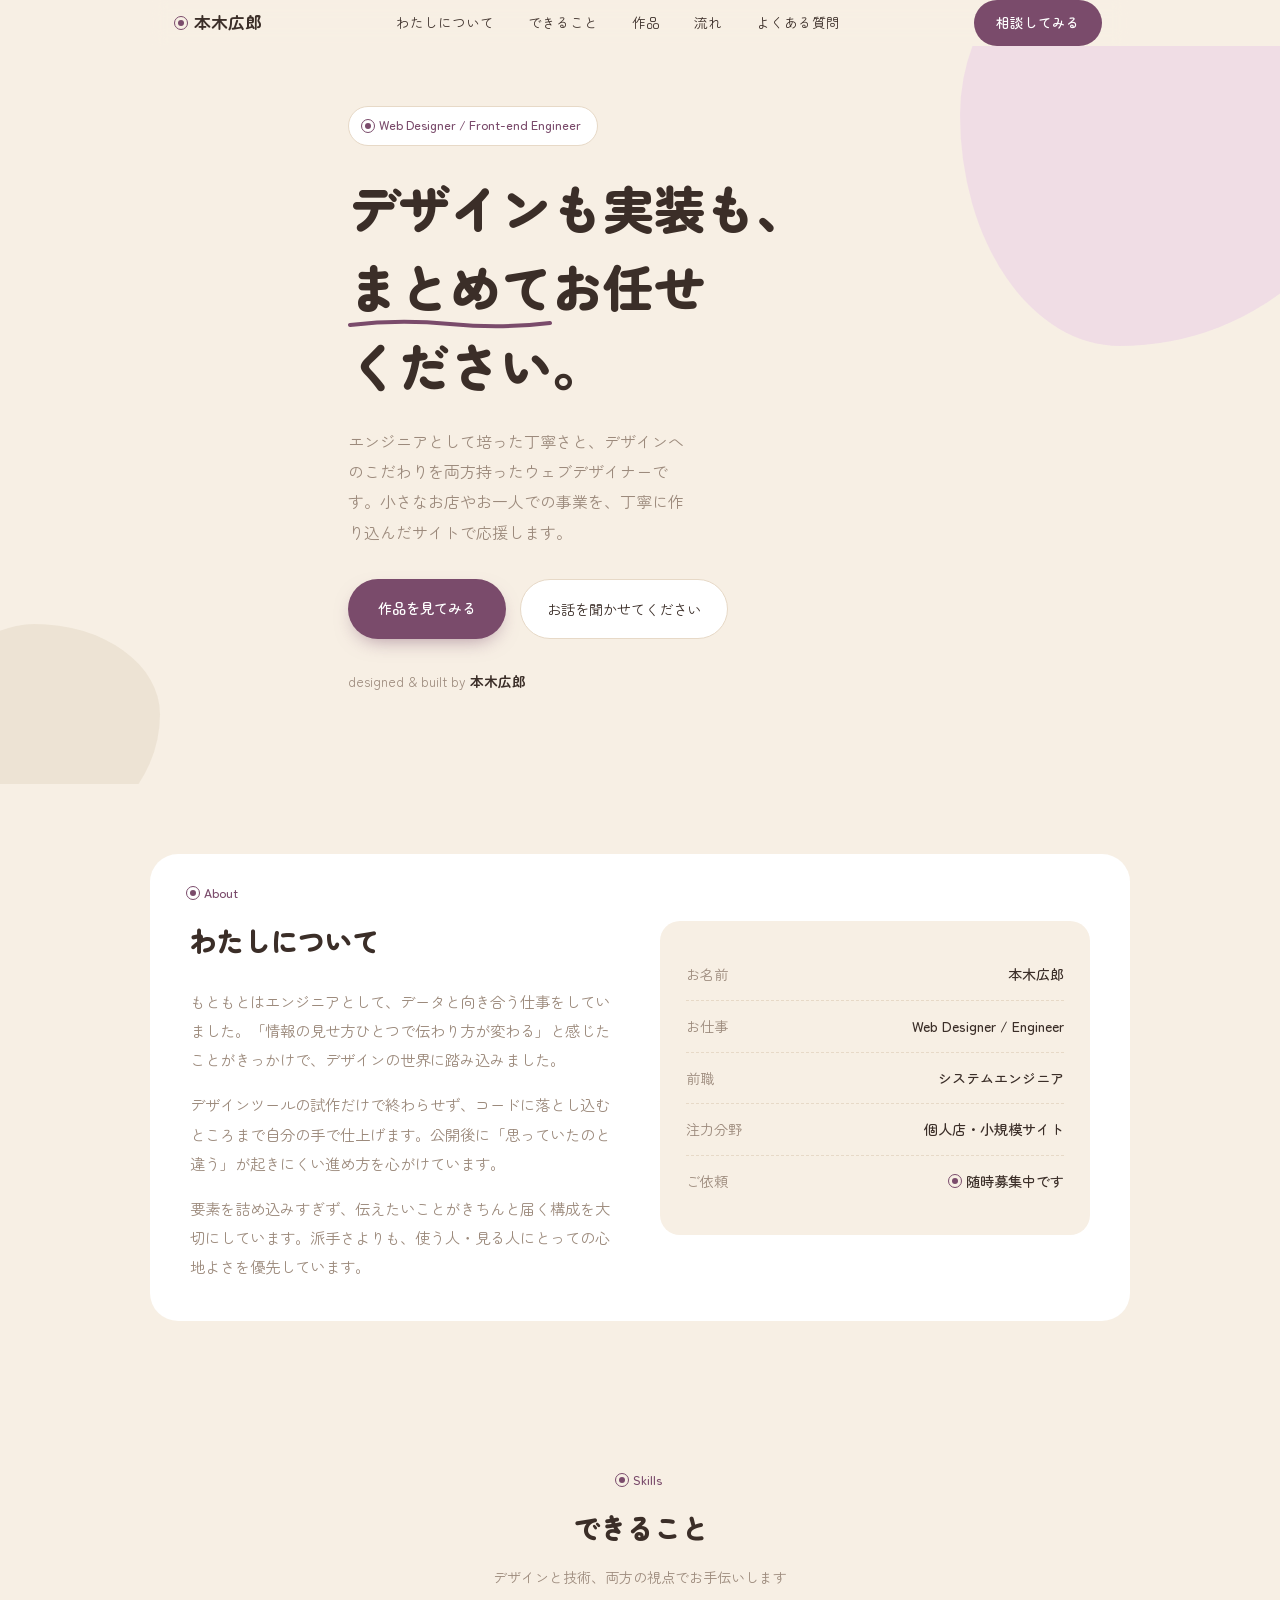
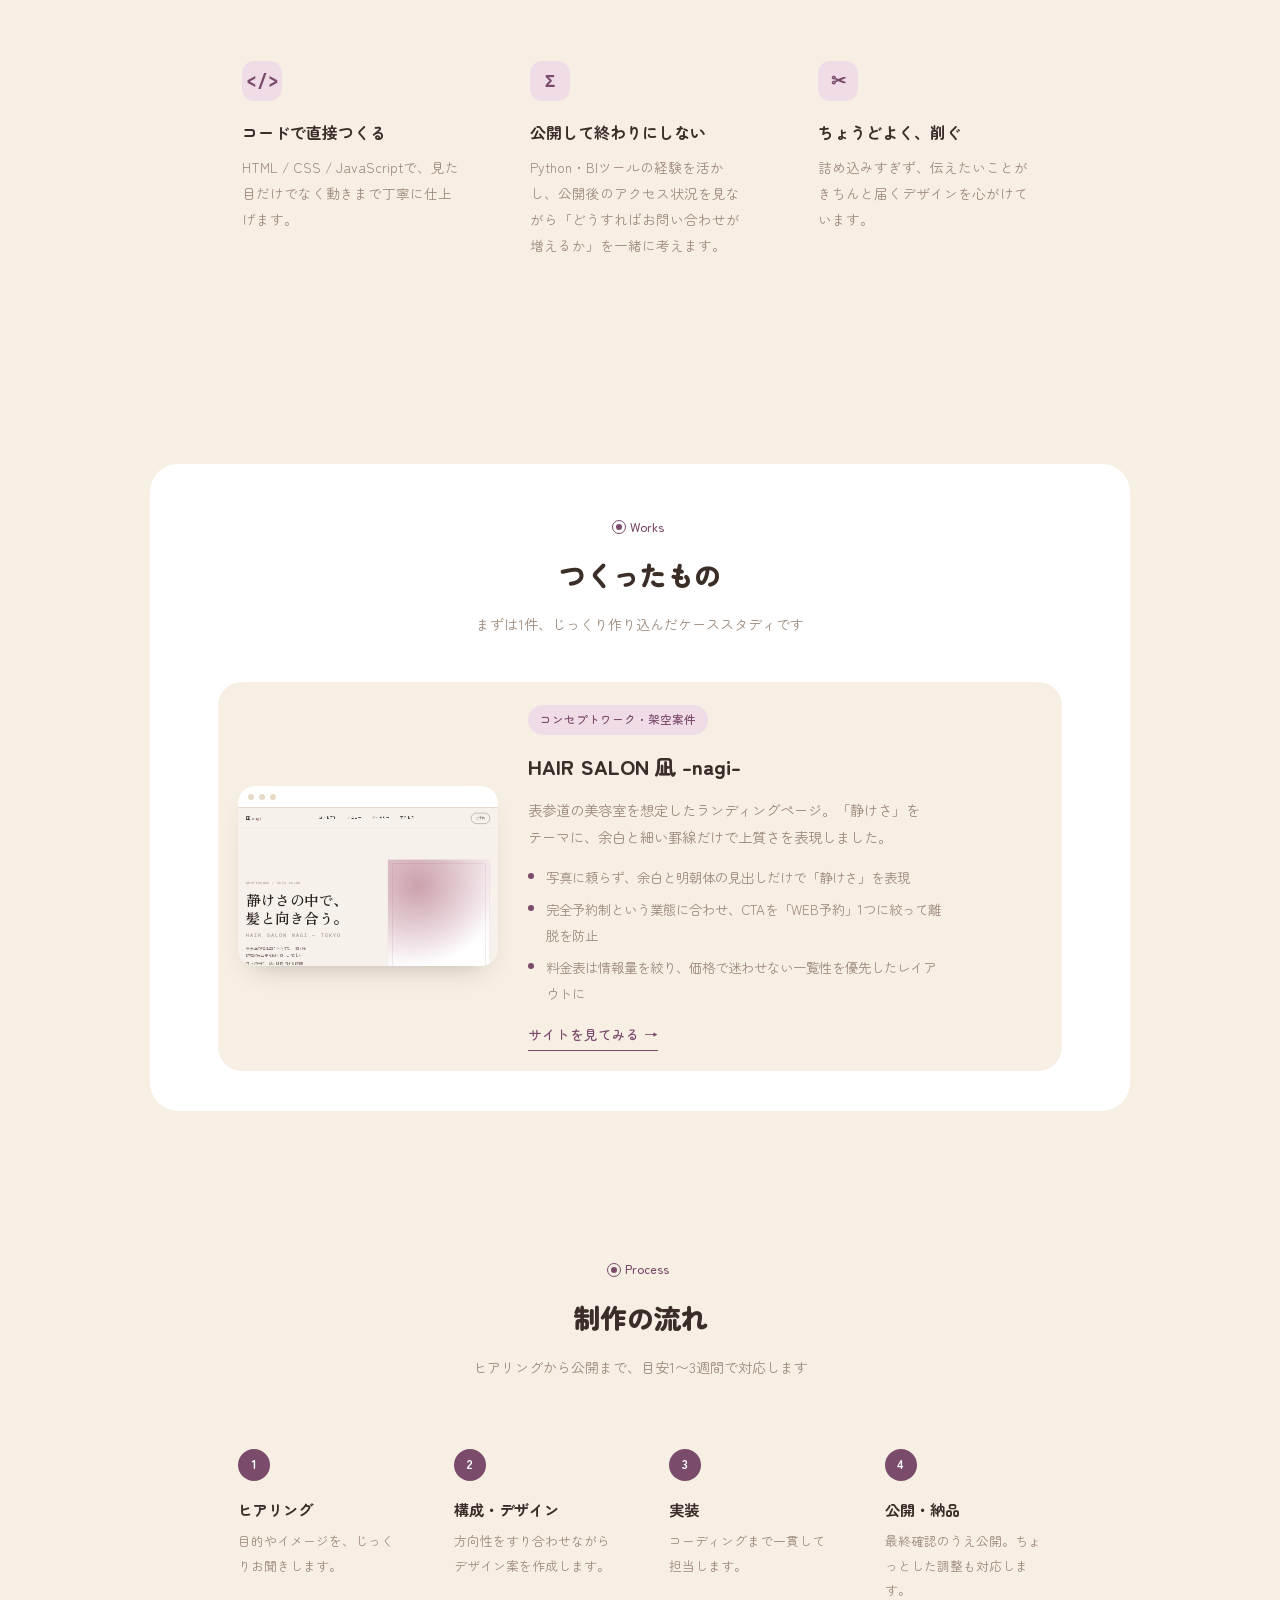
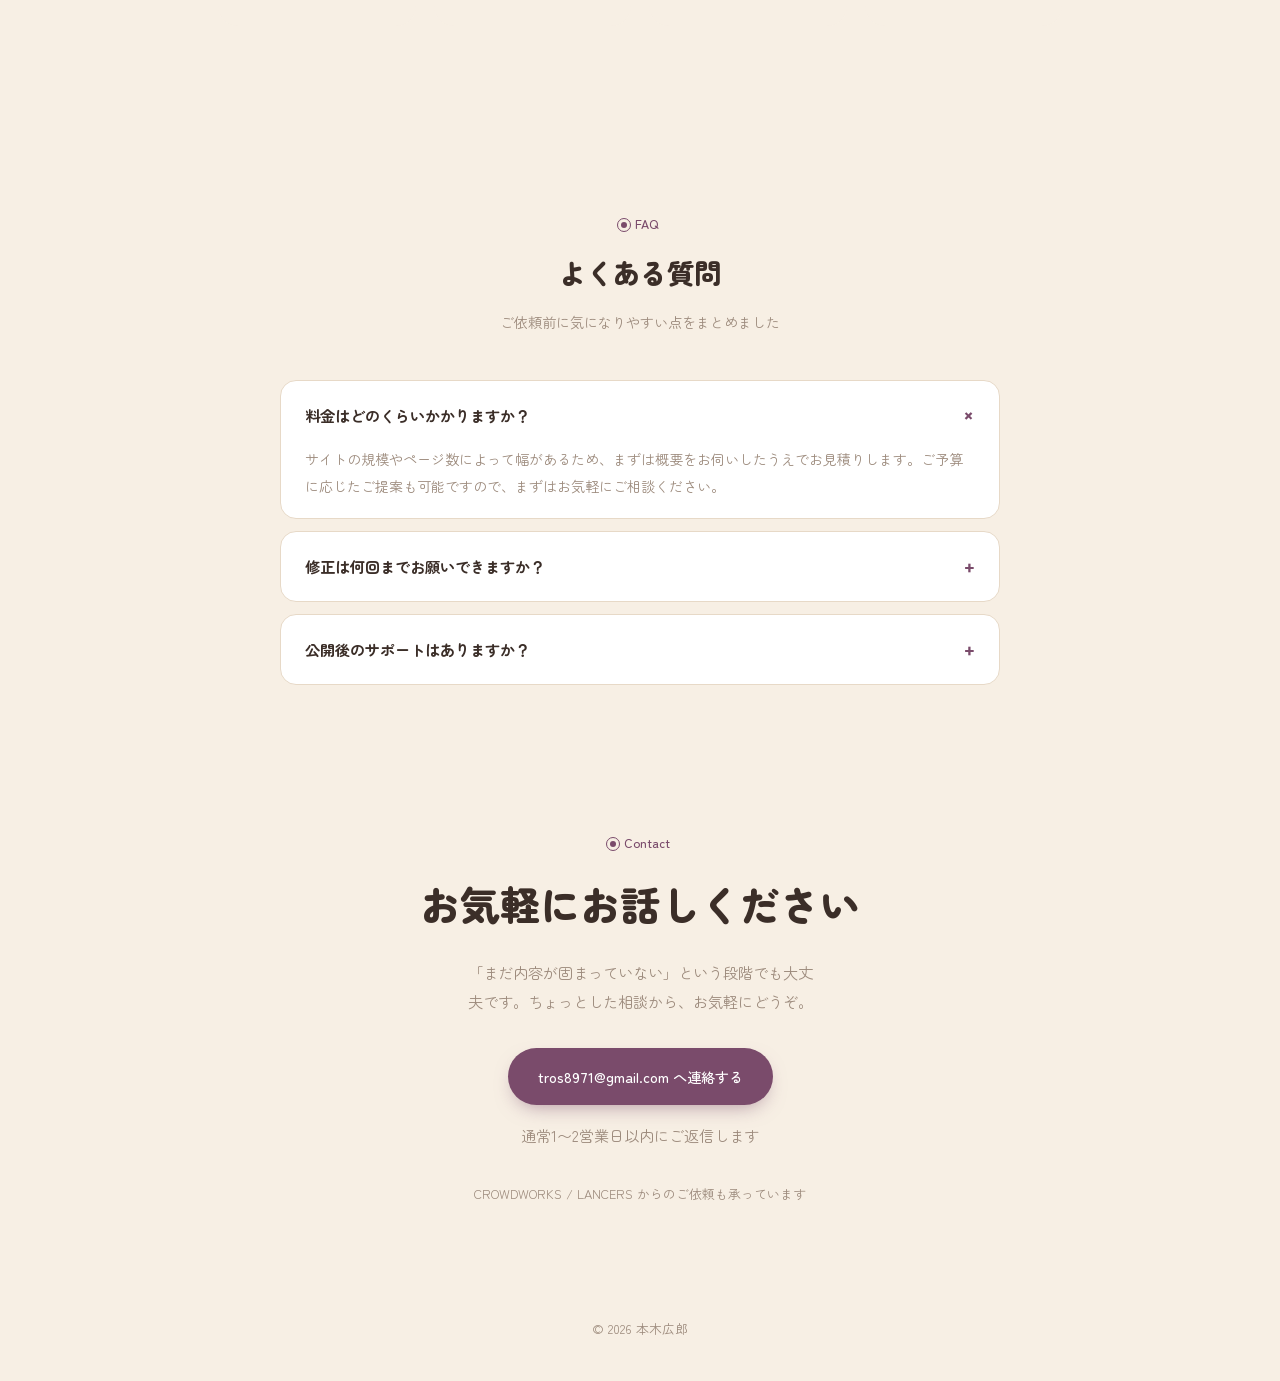
==== index.html @ 6dcd73fb "Initial portfolio site: hero, about, skills, works, process, FAQ, contact Includes HAIR SALON 凪 case" ====
<!DOCTYPE html>
<html lang="ja">
<head>
<meta charset="UTF-8">
<meta name="viewport" content="width=device-width, initial-scale=1.0">
<title>本木広郎 | ウェブサイトのご相談承ります</title>
<meta name="description" content="デザインから実装まで手がけるウェブデザイナーのポートフォリオサイト。コーポレートサイト・LP制作を承ります。">
<link rel="preconnect" href="https://fonts.googleapis.com">
<link rel="preconnect" href="https://fonts.gstatic.com" crossorigin>
<link href="https://fonts.googleapis.com/css2?family=Zen+Maru+Gothic:wght@400;500;700;900&family=IBM+Plex+Mono:wght@400;500&display=swap" rel="stylesheet">
<style>
  :root {
    --bg: #F7EFE4;
    --surface: #FFFFFF;
    --ink: #3B2E28;
    --ink-muted: #9C8A7C;
    --line: #E7D9C7;
    --accent: #7A4B6B;
    --accent-soft: #F0DCE6;
  }
  * { box-sizing: border-box; margin: 0; padding: 0; }
  html { scroll-behavior: smooth; }
  @media (prefers-reduced-motion: reduce) { html { scroll-behavior: auto; } }
  body {
    background: var(--bg); color: var(--ink);
    font-family: "Zen Maru Gothic", sans-serif; font-weight: 400;
    line-height: 1.9; -webkit-font-smoothing: antialiased;
    overflow-x: hidden;
  }
  a { color: inherit; text-decoration: none; }
  ::selection { background: var(--accent); color: #fff; }
  :focus-visible { outline: 2px solid var(--accent); outline-offset: 3px; }
  .mono { font-family: "IBM Plex Mono", monospace; }
  .wrap { max-width: 980px; margin: 0 auto; padding: 0 28px; }

  /* live status dot */
  .live-dot { width: 6px; height: 6px; border-radius: 50%; background: var(--accent); position: relative; flex-shrink: 0; }
  .live-dot::after {
    content: ""; position: absolute; inset: -4px; border-radius: 50%; border: 1px solid var(--accent);
    animation: pulse 2.2s ease-out infinite;
  }
  @media (prefers-reduced-motion: reduce) { .live-dot::after { animation: none; } }
  @keyframes pulse { 0% { transform: scale(0.6); opacity: 0.9; } 100% { transform: scale(1.9); opacity: 0; } }

  /* scroll reveal */
  .reveal { opacity: 0; transform: translateY(22px); transition: opacity 0.7s ease, transform 0.7s ease; }
  .reveal.in-view { opacity: 1; transform: translateY(0); }
  @media (prefers-reduced-motion: reduce) { .reveal { opacity: 1; transform: none; transition: none; } }
  .skills-row .reveal:nth-child(2), .process-row .reveal:nth-child(2) { transition-delay: 0.08s; }
  .skills-row .reveal:nth-child(3), .process-row .reveal:nth-child(3) { transition-delay: 0.16s; }
  .process-row .reveal:nth-child(4) { transition-delay: 0.24s; }

  header { padding: 26px 0; position: sticky; top: 0; z-index: 30; background: color-mix(in srgb, var(--bg) 88%, transparent); backdrop-filter: blur(8px); }
  .head-row { display: flex; justify-content: space-between; align-items: center; }
  .brand { display: flex; align-items: center; gap: 10px; font-weight: 700; font-size: 1.05rem; }
  .head-nav { display: flex; gap: 26px; font-size: 0.85rem; }
  .head-nav a { padding: 8px 4px; position: relative; }
  .head-nav a::after { content: ""; position: absolute; left: 4px; right: 4px; bottom: 2px; height: 2px; background: var(--accent); border-radius: 2px; transform: scaleX(0); transition: transform 0.25s ease; }
  .head-nav a:hover::after { transform: scaleX(1); }
  .nav-cta { background: var(--accent); color: #fff; padding: 10px 22px; border-radius: 999px; font-size: 0.85rem; font-weight: 500; display: inline-block; transition: transform 0.2s ease, box-shadow 0.2s ease; }
  .nav-cta:hover { transform: translateY(-2px); box-shadow: 0 10px 18px -8px color-mix(in srgb, var(--accent) 55%, transparent); }

  .hero { position: relative; padding: 60px 0 90px; overflow: hidden; }
  .blob { position: absolute; z-index: 0; border-radius: 43% 57% 62% 38% / 45% 41% 59% 55%; opacity: 0.9; animation: float 10s ease-in-out infinite; }
  .blob1 { width: 420px; height: 420px; background: var(--accent-soft); top: -120px; right: -100px; animation-duration: 12s; }
  .blob2 { width: 220px; height: 220px; background: #EDE3D3; bottom: -60px; left: -60px; animation-duration: 9s; animation-delay: -3s; }
  @keyframes float { 0%, 100% { transform: translate(0, 0) scale(1); } 50% { transform: translate(-14px, 18px) scale(1.05); } }
  @media (prefers-reduced-motion: reduce) { .blob { animation: none; } }
  .hero-inner { position: relative; z-index: 1; max-width: 640px; }
  .hero-eyebrow { display: inline-flex; align-items: center; gap: 8px; background: var(--surface); border: 1px solid var(--line); padding: 7px 16px; border-radius: 999px; font-size: 0.78rem; color: var(--accent); font-weight: 500; }
  .hero-title { font-size: clamp(2.1rem, 5.2vw, 3.2rem); font-weight: 900; line-height: 1.55; margin: 22px 0 20px; text-wrap: balance; }
  .hero-title .underline { position: relative; white-space: nowrap; }
  .hero-title .underline svg { position: absolute; left: 0; right: 0; bottom: -6px; width: 100%; height: 12px; }
  .hero-title .underline path { stroke-dasharray: 210; stroke-dashoffset: 210; animation: draw 1s 0.5s ease forwards; }
  @media (prefers-reduced-motion: reduce) { .hero-title .underline path { animation: none; stroke-dashoffset: 0; } }
  @keyframes draw { to { stroke-dashoffset: 0; } }
  .hero-copy { font-size: 1rem; color: var(--ink-muted); max-width: 42ch; }
  .hero-cta { display: flex; gap: 14px; margin-top: 32px; flex-wrap: wrap; }
  .btn-primary { background: var(--accent); color: #fff; padding: 15px 30px; border-radius: 999px; font-size: 0.9rem; font-weight: 500; box-shadow: 0 8px 20px -8px color-mix(in srgb, var(--accent) 60%, transparent); display: inline-block; transition: transform 0.2s ease, box-shadow 0.2s ease; }
  .btn-primary:hover { transform: translateY(-2px); box-shadow: 0 12px 24px -8px color-mix(in srgb, var(--accent) 65%, transparent); }
  .btn-primary:active { transform: translateY(0); }
  .btn-secondary { background: var(--surface); border: 1px solid var(--line); padding: 15px 26px; border-radius: 999px; font-size: 0.9rem; display: inline-block; transition: border-color 0.2s ease, transform 0.2s ease; }
  .btn-secondary:hover { border-color: var(--accent); transform: translateY(-2px); }
  .signature { margin-top: 30px; font-size: 0.85rem; color: var(--ink-muted); }
  .signature b { color: var(--ink); font-weight: 700; }

  section { padding: 70px 0; }
  .card-section { background: var(--surface); border-radius: 28px; }
  .sec-head { text-align: center; margin-bottom: 44px; }
  .sec-eyebrow { display: inline-flex; align-items: center; gap: 8px; font-size: 0.78rem; color: var(--accent); font-weight: 500; }
  .sec-title { font-size: 1.7rem; font-weight: 900; margin-top: 10px; }
  .sec-note { font-size: 0.88rem; color: var(--ink-muted); margin-top: 10px; }

  .about-grid { display: grid; grid-template-columns: 1fr 1fr; gap: 40px; align-items: center; padding: 20px 40px 40px; }
  .about-text p { font-size: 0.96rem; color: var(--ink-muted); }
  .about-text p + p { margin-top: 16px; }
  .profile-card { background: var(--bg); border-radius: 20px; padding: 28px 26px; transition: transform 0.3s ease; }
  .profile-card:hover { transform: translateY(-3px); }
  .profile-row { display: flex; justify-content: space-between; gap: 12px; padding: 12px 0; border-bottom: 1px dashed var(--line); font-size: 0.88rem; }
  .profile-row:last-child { border-bottom: none; }
  .profile-row span:first-child { color: var(--ink-muted); }
  .profile-row span:last-child { font-weight: 500; text-align: right; }
  .profile-row .live { display: inline-flex; align-items: center; gap: 8px; }

  .skills-row { display: grid; grid-template-columns: repeat(3, 1fr); gap: 20px; padding: 0 40px 40px; }
  .skill-card { background: var(--bg); border-radius: 20px; padding: 26px 24px; transition: transform 0.3s ease, box-shadow 0.3s ease; }
  .skill-card:hover { transform: translateY(-6px); box-shadow: 0 16px 30px -14px rgba(59, 46, 40, 0.25); }
  .skill-emoji { width: 40px; height: 40px; border-radius: 12px; background: var(--accent-soft); display: flex; align-items: center; justify-content: center; font-size: 1.1rem; color: var(--accent); font-weight: 700; transition: transform 0.3s ease; }
  .skill-card:hover .skill-emoji { transform: rotate(-8deg) scale(1.08); }
  .skill-card h3 { font-size: 1rem; font-weight: 700; margin: 16px 0 8px; }
  .skill-card p { font-size: 0.85rem; color: var(--ink-muted); }

  .work-wrap { padding: 0 40px 40px; }
  .work-card { background: var(--bg); border-radius: 24px; padding: 20px; display: flex; gap: 30px; flex-wrap: wrap; align-items: center; }
  .work-visual { width: 260px; height: 180px; flex-shrink: 0; border-radius: 18px; overflow: hidden; position: relative; background: var(--surface); box-shadow: 0 14px 28px -16px rgba(59, 46, 40, 0.35); transition: transform 0.35s ease; }
  .work-card:hover .work-visual { transform: scale(1.03) rotate(-0.6deg); }
  .work-visual .chrome { position: absolute; top: 0; left: 0; right: 0; height: 22px; background: var(--surface); display: flex; align-items: center; gap: 5px; padding: 0 10px; z-index: 2; border-bottom: 1px solid var(--line); }
  .work-visual .chrome span { width: 6px; height: 6px; border-radius: 50%; background: var(--line); }
  .work-visual iframe { position: absolute; top: 22px; left: 0; width: 400%; height: 400%; border: none; transform: scale(0.25); transform-origin: top left; }
  .work-info { flex: 1; min-width: 240px; }
  .work-tag { display: inline-block; font-size: 0.72rem; background: var(--accent-soft); color: var(--accent); padding: 4px 12px; border-radius: 999px; font-weight: 500; margin-bottom: 12px; }
  .work-info h3 { font-size: 1.3rem; font-weight: 900; margin-bottom: 10px; }
  .work-info p { font-size: 0.9rem; color: var(--ink-muted); max-width: 50ch; }
  .work-points { margin-top: 14px; display: flex; flex-direction: column; gap: 7px; max-width: 52ch; }
  .work-points li { list-style: none; position: relative; padding-left: 18px; font-size: 0.84rem; color: var(--ink-muted); }
  .work-points li::before { content: ""; position: absolute; left: 0; top: 8px; width: 6px; height: 6px; border-radius: 50%; background: var(--accent); }
  .work-open { display: inline-block; margin-top: 16px; font-size: 0.85rem; color: var(--accent); font-weight: 500; border-bottom: 1.5px solid var(--accent); padding-bottom: 2px; }

  .faq-list { max-width: 720px; margin: 0 auto; display: flex; flex-direction: column; gap: 12px; }
  .faq-item { background: var(--surface); border: 1px solid var(--line); border-radius: 16px; padding: 18px 24px; }
  .faq-item summary { cursor: pointer; font-weight: 700; font-size: 0.95rem; list-style: none; display: flex; justify-content: space-between; align-items: center; gap: 12px; }
  .faq-item summary::-webkit-details-marker { display: none; }
  .faq-item summary::after { content: "+"; font-family: "IBM Plex Mono", monospace; font-size: 1.1rem; color: var(--accent); flex-shrink: 0; transition: transform 0.25s ease; }
  .faq-item[open] summary::after { transform: rotate(45deg); }
  .faq-item p { margin-top: 14px; font-size: 0.88rem; color: var(--ink-muted); }

  .response-time { margin-top: 16px; font-size: 0.8rem; color: var(--ink-muted); }

  .process-row { display: grid; grid-template-columns: repeat(4, 1fr); gap: 18px; padding: 0 40px 40px; }
  .process-item { background: var(--bg); border-radius: 20px; padding: 24px 20px; transition: transform 0.3s ease; }
  .process-item:hover { transform: translateY(-6px); }
  .process-num { width: 32px; height: 32px; border-radius: 50%; background: var(--accent); color: #fff; display: flex; align-items: center; justify-content: center; font-size: 0.78rem; font-weight: 700; }
  .process-item h3 { font-size: 0.95rem; font-weight: 700; margin: 14px 0 6px; }
  .process-item p { font-size: 0.8rem; color: var(--ink-muted); }

  .contact-section { text-align: center; }
  .contact-section .sec-title { font-size: clamp(1.8rem, 4vw, 2.5rem); }
  .contact-section p { font-size: 0.95rem; color: var(--ink-muted); max-width: 44ch; margin: 16px auto 32px; }
  .platforms { margin-top: 30px; font-size: 0.8rem; color: var(--ink-muted); }

  footer { padding: 40px 0; text-align: center; font-size: 0.8rem; color: var(--ink-muted); }

  @media (max-width: 780px) {
    .head-nav { display: none; }
    .about-grid, .skills-row, .process-row { grid-template-columns: 1fr; }
    .work-card { flex-direction: column; align-items: stretch; }
    .work-visual { width: 100%; }
  }
</style>
</head>
<body>

<header class="wrap">
  <div class="head-row">
    <div class="brand"><span class="live-dot"></span>本木広郎</div>
    <nav class="head-nav">
      <a href="#about">わたしについて</a>
      <a href="#skills">できること</a>
      <a href="#works">作品</a>
      <a href="#process">流れ</a>
      <a href="#faq">よくある質問</a>
    </nav>
    <a class="nav-cta" href="#contact">相談してみる</a>
  </div>
</header>

<section class="hero">
  <div class="blob blob1"></div>
  <div class="blob blob2"></div>
  <div class="wrap hero-inner">
    <span class="hero-eyebrow"><span class="live-dot"></span>Web Designer / Front-end Engineer</span>
    <h1 class="hero-title">デザインも実装も、<br><span class="underline">まとめて<svg viewBox="0 0 200 12" preserveAspectRatio="none"><path d="M2 8 Q 50 2, 100 7 T 198 6" fill="none" stroke="#7A4B6B" stroke-width="4" stroke-linecap="round"/></svg></span>お任せ<br>ください。</h1>
    <p class="hero-copy">エンジニアとして培った丁寧さと、デザインへのこだわりを両方持ったウェブデザイナーです。小さなお店やお一人での事業を、丁寧に作り込んだサイトで応援します。</p>
    <div class="hero-cta">
      <a class="btn-primary" href="#works">作品を見てみる</a>
      <a class="btn-secondary" href="#contact">お話を聞かせてください</a>
    </div>
    <p class="signature">designed &amp; built by <b>本木広郎</b></p>
  </div>
</section>

<section id="about">
  <div class="wrap card-section about-grid reveal">
    <div class="about-text">
      <span class="sec-eyebrow"><span class="live-dot"></span>About</span>
      <h2 class="sec-title" style="margin-top:10px;">わたしについて</h2>
      <p style="margin-top:20px;">もともとはエンジニアとして、データと向き合う仕事をしていました。「情報の見せ方ひとつで伝わり方が変わる」と感じたことがきっかけで、デザインの世界に踏み込みました。</p>
      <p>デザインツールの試作だけで終わらせず、コードに落とし込むところまで自分の手で仕上げます。公開後に「思っていたのと違う」が起きにくい進め方を心がけています。</p>
      <p>要素を詰め込みすぎず、伝えたいことがきちんと届く構成を大切にしています。派手さよりも、使う人・見る人にとっての心地よさを優先しています。</p>
    </div>
    <div class="profile-card">
      <div class="profile-row"><span>お名前</span><span>本木広郎</span></div>
      <div class="profile-row"><span>お仕事</span><span>Web Designer / Engineer</span></div>
      <div class="profile-row"><span>前職</span><span>システムエンジニア</span></div>
      <div class="profile-row"><span>注力分野</span><span>個人店・小規模サイト</span></div>
      <div class="profile-row"><span>ご依頼</span><span class="live"><span class="live-dot"></span>随時募集中です</span></div>
    </div>
  </div>
</section>

<section id="skills">
  <div class="wrap">
    <div class="sec-head reveal">
      <span class="sec-eyebrow"><span class="live-dot"></span>Skills</span>
      <h2 class="sec-title">できること</h2>
      <p class="sec-note">デザインと技術、両方の視点でお手伝いします</p>
    </div>
    <div class="skills-row">
      <div class="skill-card reveal">
        <div class="skill-emoji mono">&lt;/&gt;</div>
        <h3>コードで直接つくる</h3>
        <p>HTML / CSS / JavaScriptで、見た目だけでなく動きまで丁寧に仕上げます。</p>
      </div>
      <div class="skill-card reveal">
        <div class="skill-emoji mono">Σ</div>
        <h3>公開して終わりにしない</h3>
        <p>Python・BIツールの経験を活かし、公開後のアクセス状況を見ながら「どうすればお問い合わせが増えるか」を一緒に考えます。</p>
      </div>
      <div class="skill-card reveal">
        <div class="skill-emoji mono">✂</div>
        <h3>ちょうどよく、削ぐ</h3>
        <p>詰め込みすぎず、伝えたいことがきちんと届くデザインを心がけています。</p>
      </div>
    </div>
  </div>
</section>

<section id="works">
  <div class="wrap card-section reveal" style="padding-top:44px;">
    <div class="sec-head">
      <span class="sec-eyebrow"><span class="live-dot"></span>Works</span>
      <h2 class="sec-title">つくったもの</h2>
      <p class="sec-note">まずは1件、じっくり作り込んだケーススタディです</p>
    </div>
    <div class="work-wrap">
      <div class="work-card">
        <div class="work-visual">
          <div class="chrome"><span></span><span></span><span></span></div>
          <iframe src="works/salon/index.html" title="HAIR SALON 凪 プレビュー" loading="lazy" tabindex="-1"></iframe>
        </div>
        <div class="work-info">
          <span class="work-tag">コンセプトワーク・架空案件</span>
          <h3>HAIR SALON 凪 -nagi-</h3>
          <p>表参道の美容室を想定したランディングページ。「静けさ」をテーマに、余白と細い罫線だけで上質さを表現しました。</p>
          <ul class="work-points">
            <li>写真に頼らず、余白と明朝体の見出しだけで「静けさ」を表現</li>
            <li>完全予約制という業態に合わせ、CTAを「WEB予約」1つに絞って離脱を防止</li>
            <li>料金表は情報量を絞り、価格で迷わせない一覧性を優先したレイアウトに</li>
          </ul>
          <a class="work-open" href="works/salon/index.html" target="_blank" rel="noopener">サイトを見てみる →</a>
        </div>
      </div>
    </div>
  </div>
</section>

<section id="process">
  <div class="wrap">
    <div class="sec-head reveal">
      <span class="sec-eyebrow"><span class="live-dot"></span>Process</span>
      <h2 class="sec-title">制作の流れ</h2>
      <p class="sec-note">ヒアリングから公開まで、目安1〜3週間で対応します</p>
    </div>
    <div class="process-row">
      <div class="process-item reveal"><span class="process-num">1</span><h3>ヒアリング</h3><p>目的やイメージを、じっくりお聞きします。</p></div>
      <div class="process-item reveal"><span class="process-num">2</span><h3>構成・デザイン</h3><p>方向性をすり合わせながらデザイン案を作成します。</p></div>
      <div class="process-item reveal"><span class="process-num">3</span><h3>実装</h3><p>コーディングまで一貫して担当します。</p></div>
      <div class="process-item reveal"><span class="process-num">4</span><h3>公開・納品</h3><p>最終確認のうえ公開。ちょっとした調整も対応します。</p></div>
    </div>
  </div>
</section>

<section id="faq">
  <div class="wrap">
    <div class="sec-head reveal">
      <span class="sec-eyebrow"><span class="live-dot"></span>FAQ</span>
      <h2 class="sec-title">よくある質問</h2>
      <p class="sec-note">ご依頼前に気になりやすい点をまとめました</p>
    </div>
    <div class="faq-list reveal">
      <details class="faq-item" open>
        <summary>料金はどのくらいかかりますか？</summary>
        <p>サイトの規模やページ数によって幅があるため、まずは概要をお伺いしたうえでお見積りします。ご予算に応じたご提案も可能ですので、まずはお気軽にご相談ください。</p>
      </details>
      <details class="faq-item">
        <summary>修正は何回までお願いできますか？</summary>
        <p>回数の上限は設けていません。内容を確認しながら、都度ご相談のうえ対応します。</p>
      </details>
      <details class="faq-item">
        <summary>公開後のサポートはありますか？</summary>
        <p>対応できる範囲は内容や規模によって異なるため、個別にご相談ください。</p>
      </details>
    </div>
  </div>
</section>

<section id="contact" class="contact-section">
  <div class="wrap reveal">
    <span class="sec-eyebrow"><span class="live-dot"></span>Contact</span>
    <h2 class="sec-title" style="margin-top:10px;">お気軽にお話しください</h2>
    <p>「まだ内容が固まっていない」という段階でも大丈夫です。ちょっとした相談から、お気軽にどうぞ。</p>
    <a class="btn-primary" href="mailto:tros8971@gmail.com">tros8971@gmail.com へ連絡する</a>
    <p class="response-time">通常1〜2営業日以内にご返信します</p>
    <div class="platforms">CROWDWORKS / LANCERS からのご依頼も承っています</div>
  </div>
</section>

<footer>© 2026 本木広郎</footer>

<script>
  if (!window.matchMedia('(prefers-reduced-motion: reduce)').matches) {
    var observer = new IntersectionObserver(function (entries) {
      entries.forEach(function (entry) {
        if (entry.isIntersecting) {
          entry.target.classList.add('in-view');
          observer.unobserve(entry.target);
        }
      });
    }, { threshold: 0.15, rootMargin: '0px 0px -40px 0px' });
    document.querySelectorAll('.reveal').forEach(function (el) { observer.observe(el); });
  } else {
    document.querySelectorAll('.reveal').forEach(function (el) { el.classList.add('in-view'); });
  }
</script>

</body>
</html>
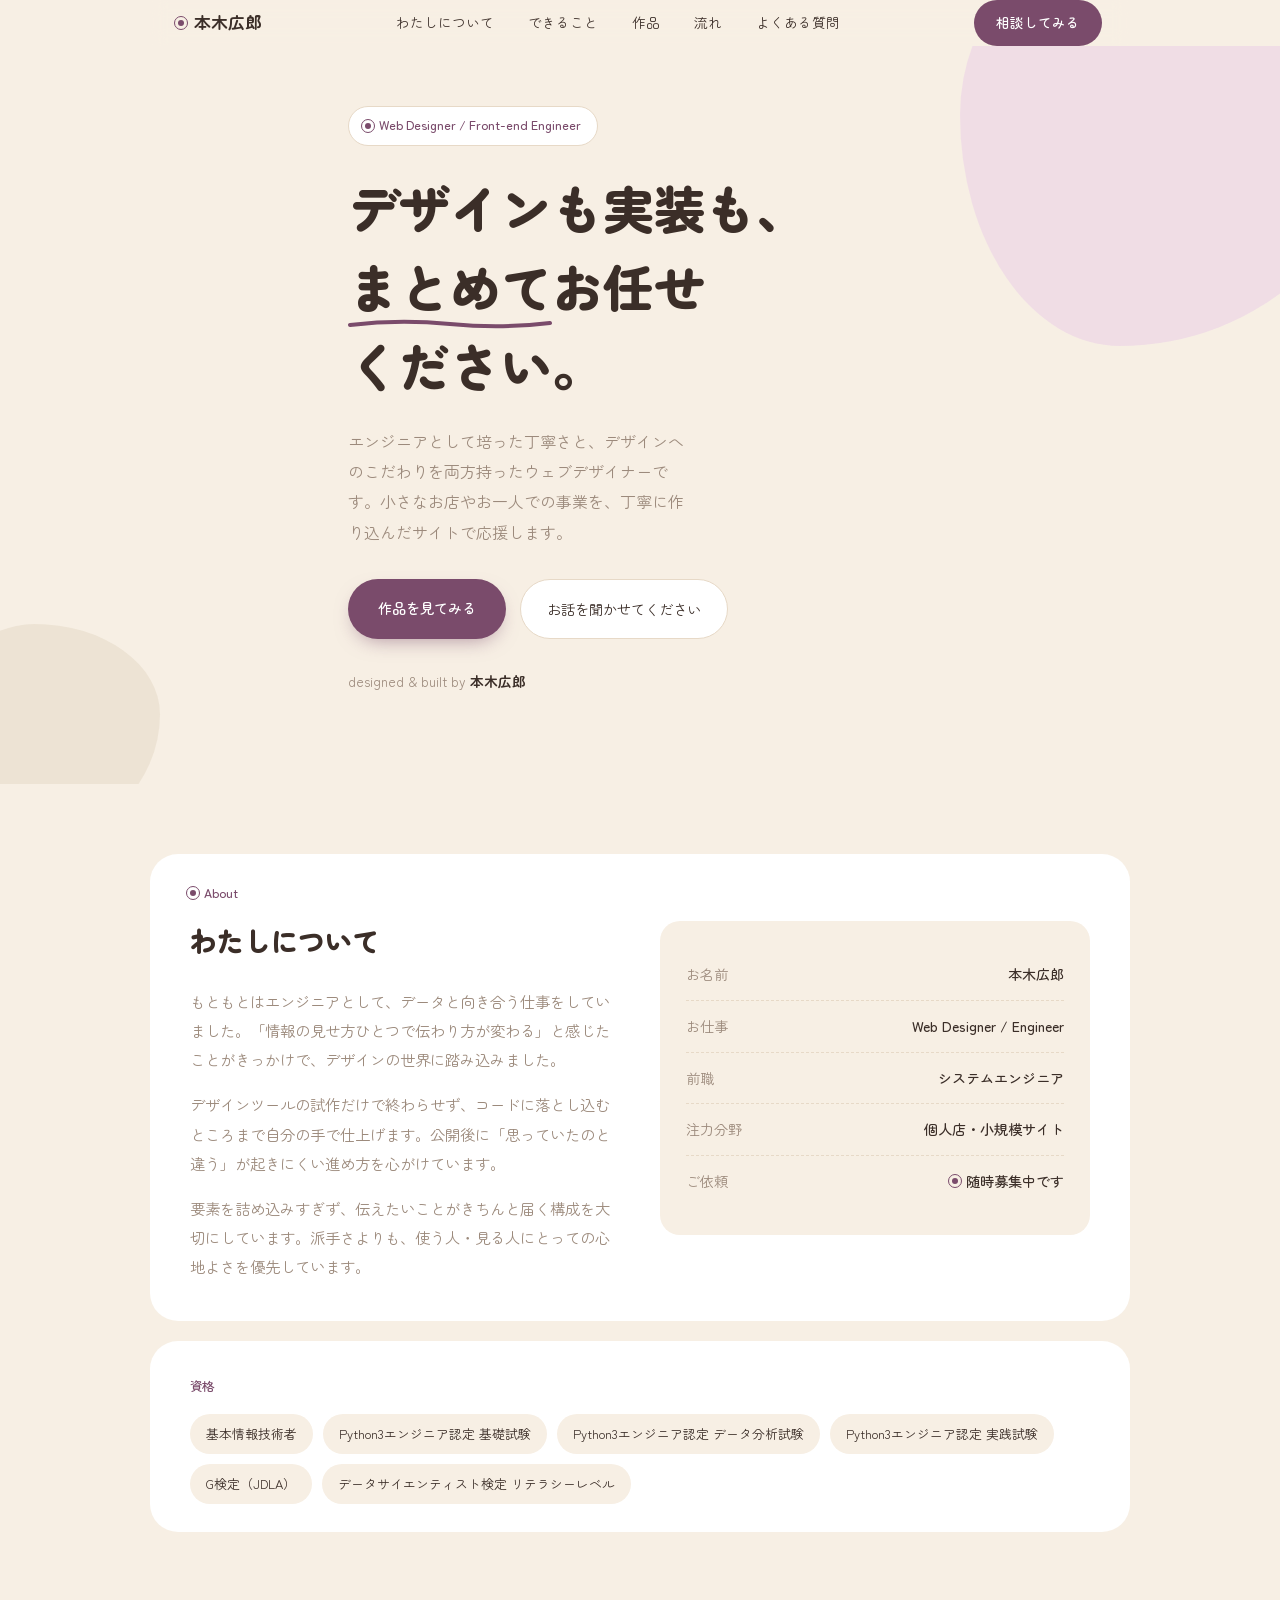
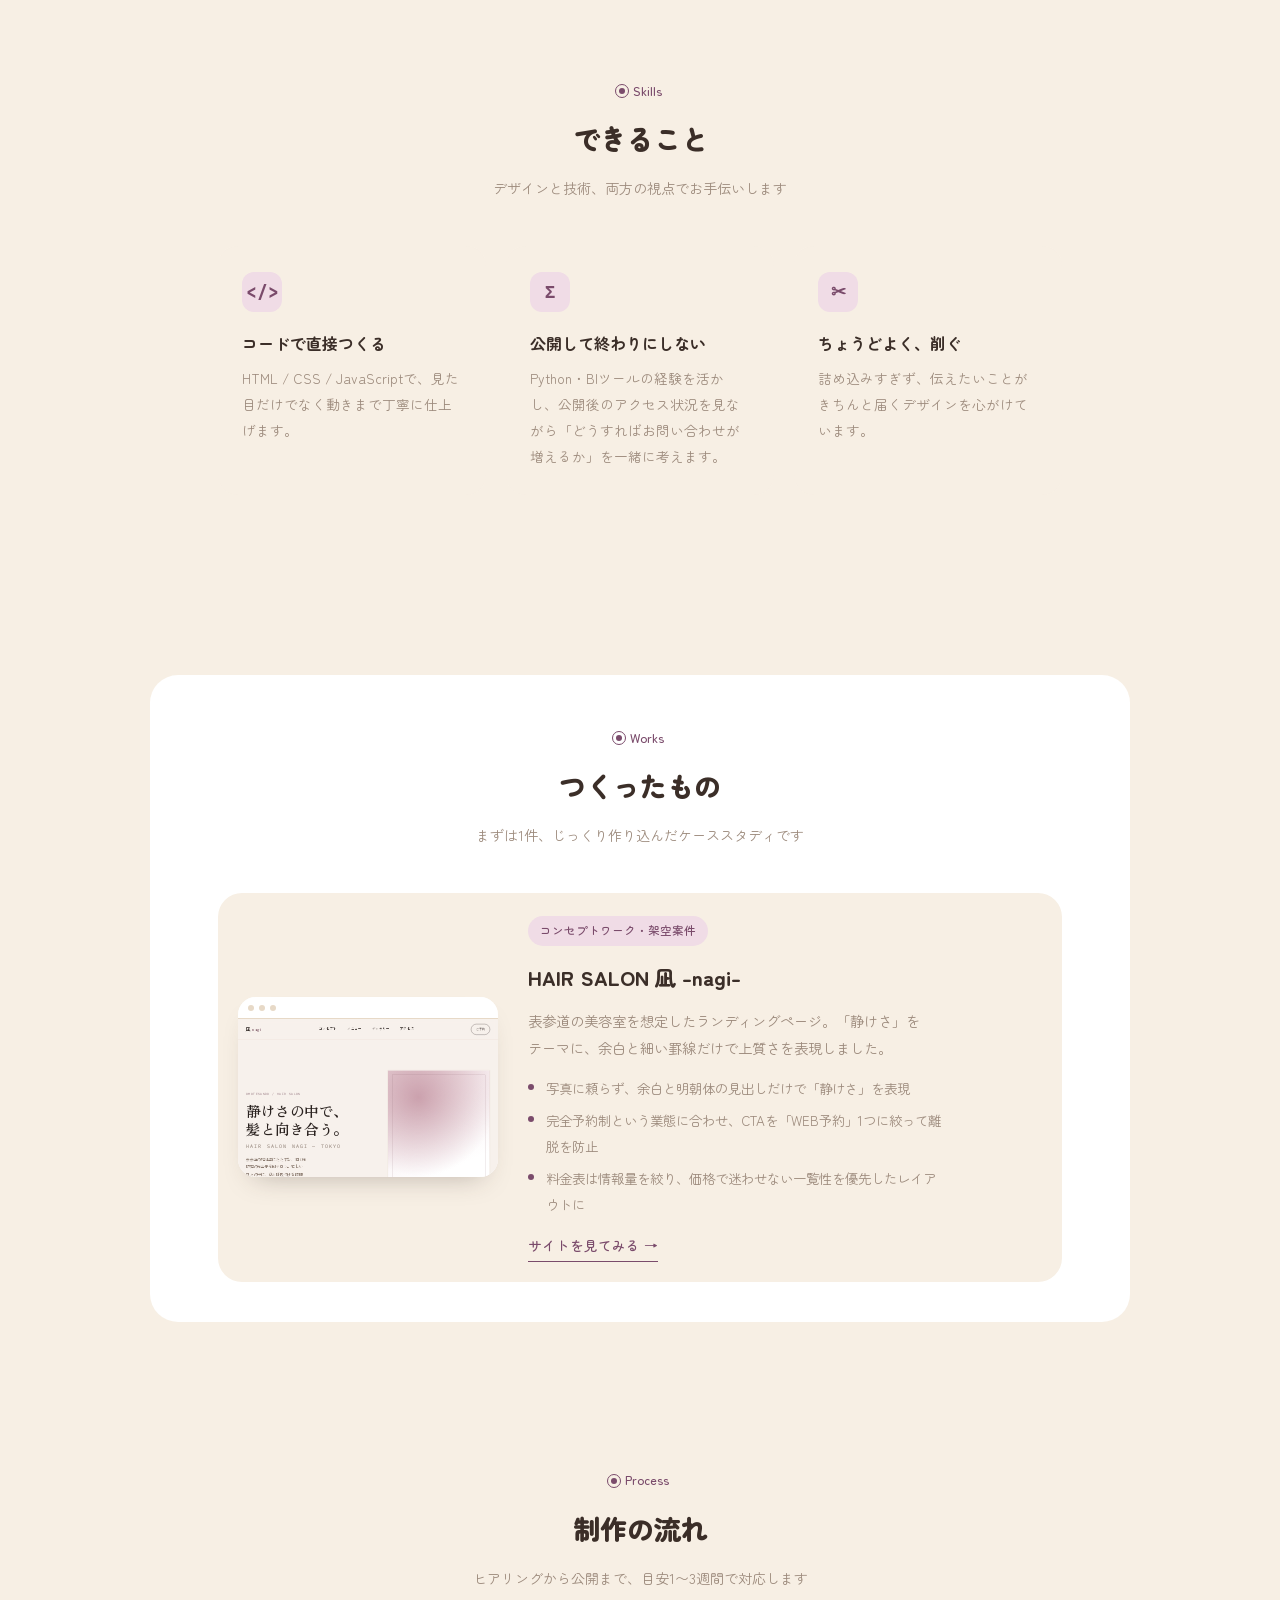
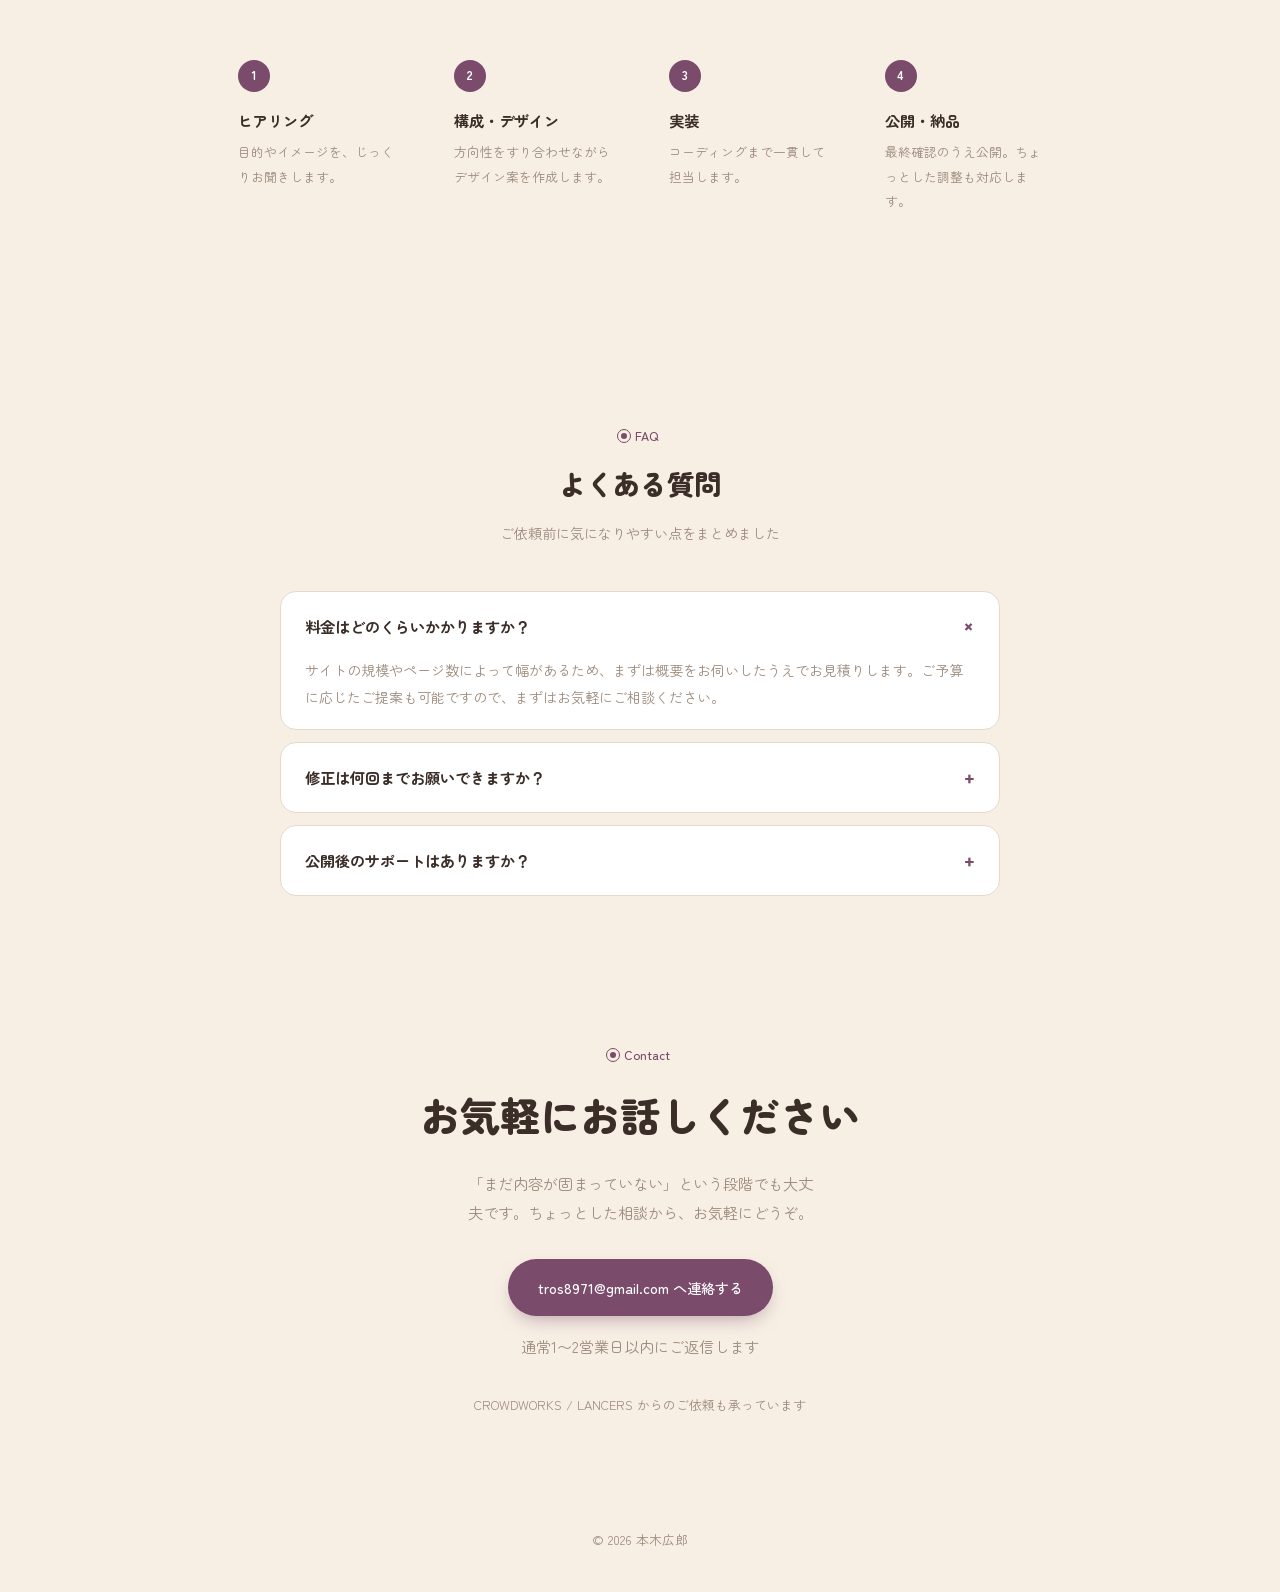
==== commit d6f6d87b: "Add qualifications section to About; reposition worker profile copy Certifications (基本情報技術者, Python3" ====
--- a/index.html
+++ b/index.html
@@ -102,6 +102,11 @@
   .profile-row span:last-child { font-weight: 500; text-align: right; }
   .profile-row .live { display: inline-flex; align-items: center; gap: 8px; }
 
+  .qualifications-wrap { padding: 28px 40px; }
+  .qual-label { font-size: 0.78rem; color: var(--accent); font-weight: 500; }
+  .qual-pills { margin-top: 14px; display: flex; flex-wrap: wrap; gap: 10px; }
+  .qual-pill { font-size: 0.8rem; background: var(--bg); color: var(--ink); padding: 8px 16px; border-radius: 999px; }
+
   .skills-row { display: grid; grid-template-columns: repeat(3, 1fr); gap: 20px; padding: 0 40px 40px; }
   .skill-card { background: var(--bg); border-radius: 20px; padding: 26px 24px; transition: transform 0.3s ease, box-shadow 0.3s ease; }
   .skill-card:hover { transform: translateY(-6px); box-shadow: 0 16px 30px -14px rgba(59, 46, 40, 0.25); }
@@ -204,6 +209,17 @@
       <div class="profile-row"><span>前職</span><span>システムエンジニア</span></div>
       <div class="profile-row"><span>注力分野</span><span>個人店・小規模サイト</span></div>
       <div class="profile-row"><span>ご依頼</span><span class="live"><span class="live-dot"></span>随時募集中です</span></div>
+    </div>
+  </div>
+  <div class="wrap card-section qualifications-wrap reveal" style="margin-top:20px;">
+    <span class="qual-label">資格</span>
+    <div class="qual-pills">
+      <span class="qual-pill">基本情報技術者</span>
+      <span class="qual-pill">Python3エンジニア認定 基礎試験</span>
+      <span class="qual-pill">Python3エンジニア認定 データ分析試験</span>
+      <span class="qual-pill">Python3エンジニア認定 実践試験</span>
+      <span class="qual-pill">G検定（JDLA）</span>
+      <span class="qual-pill">データサイエンティスト検定 リテラシーレベル</span>
     </div>
   </div>
 </section>
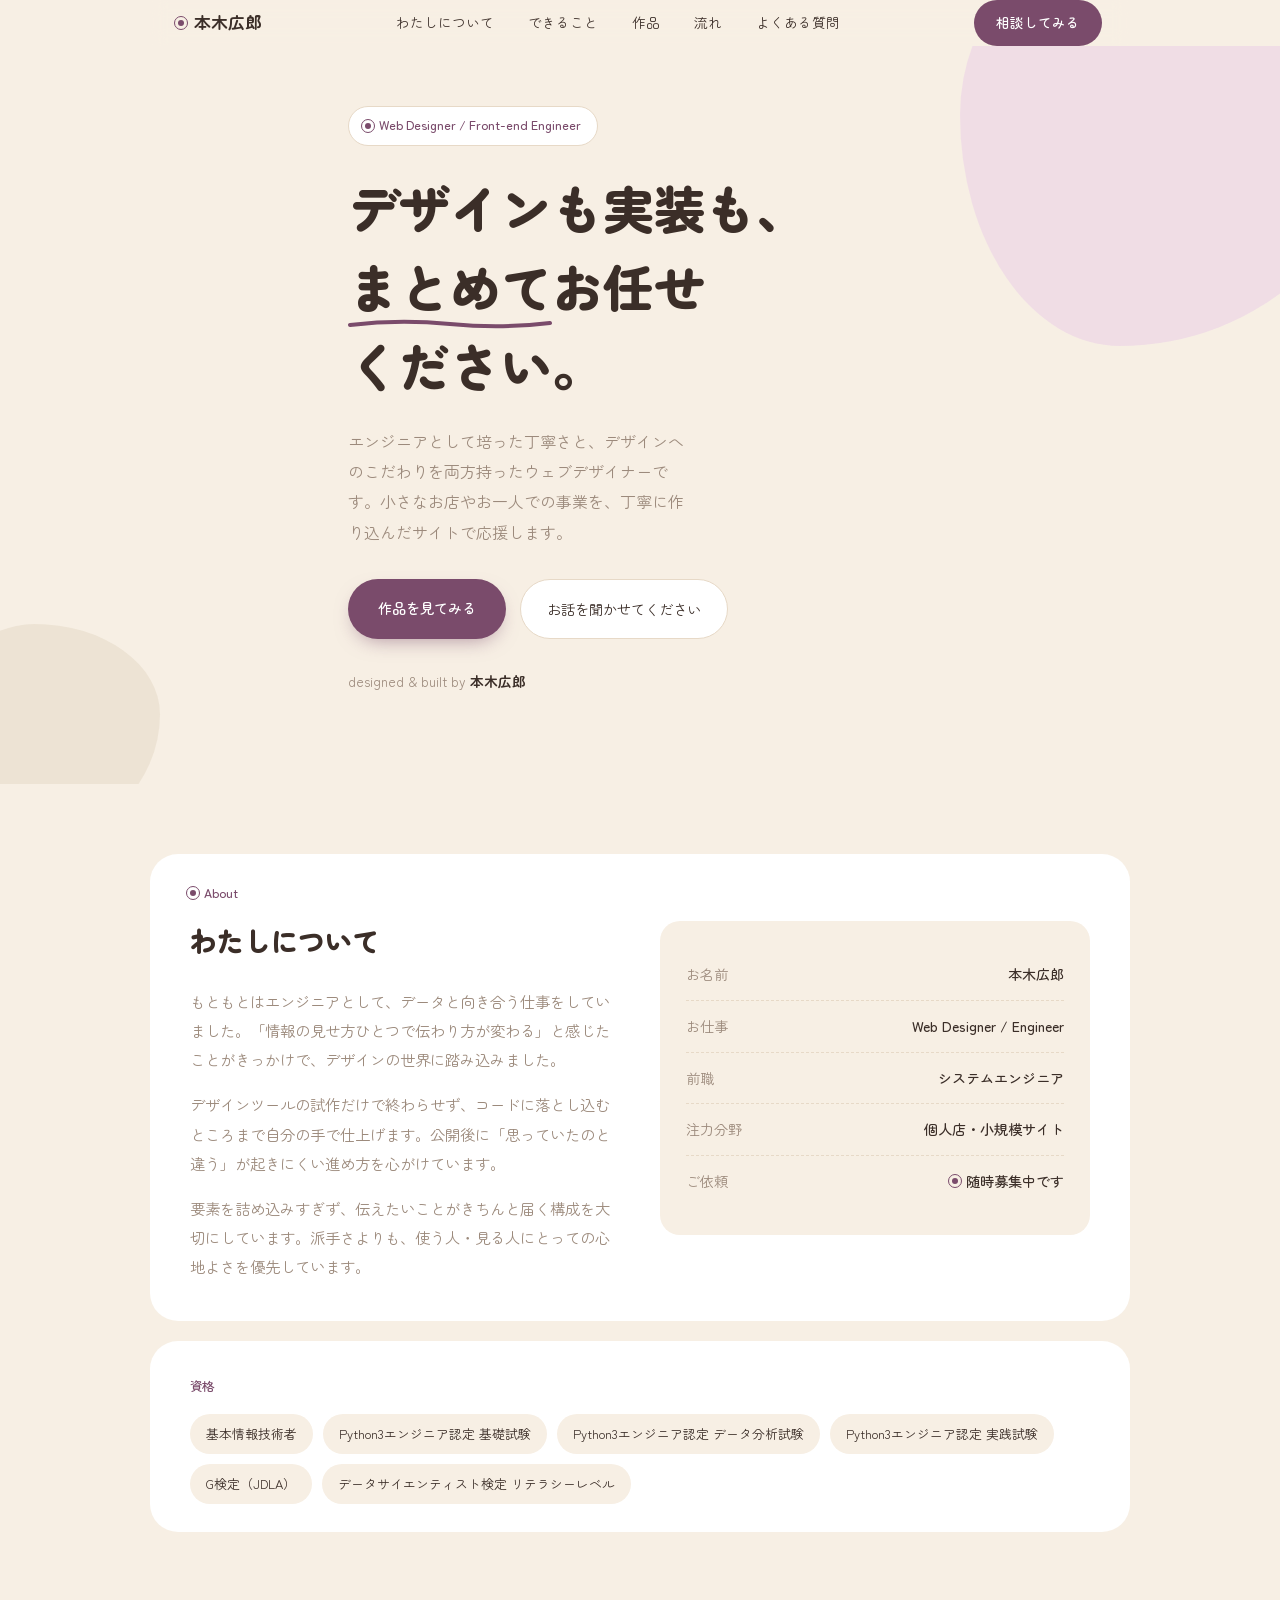
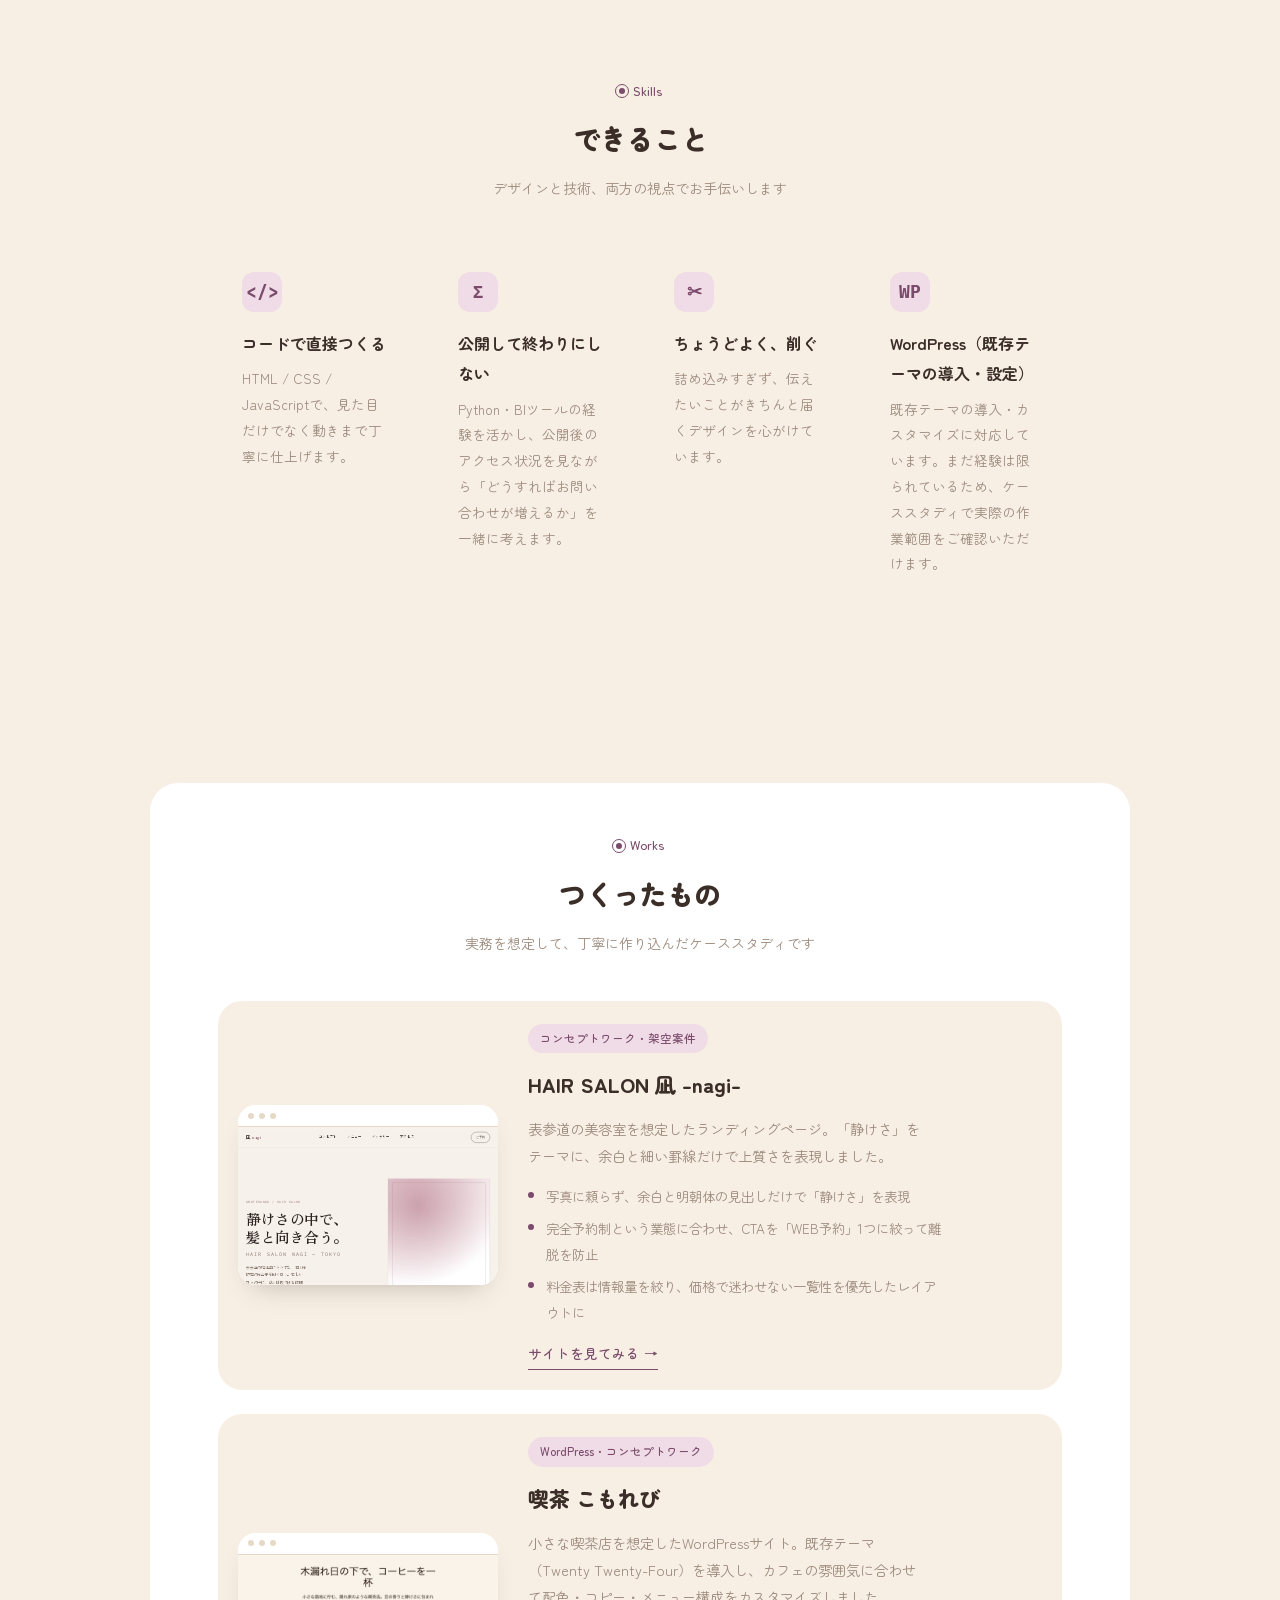
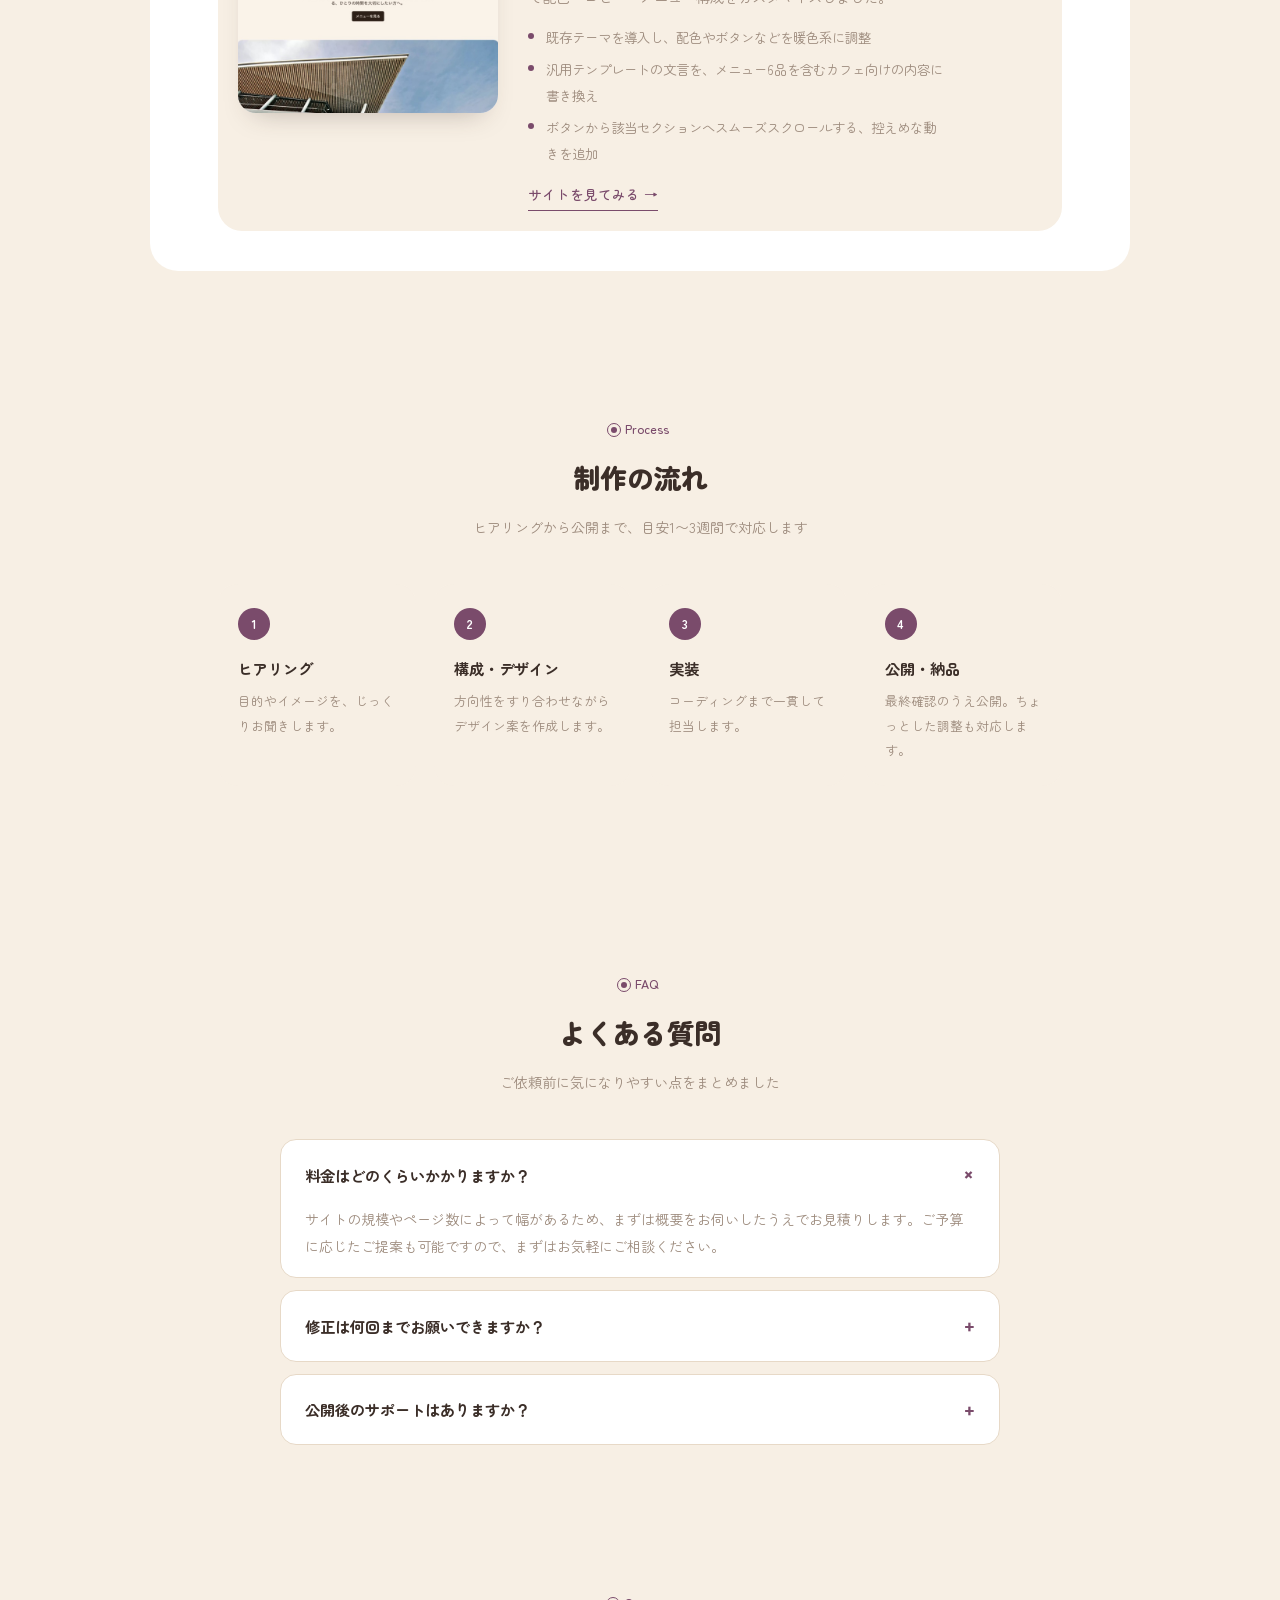
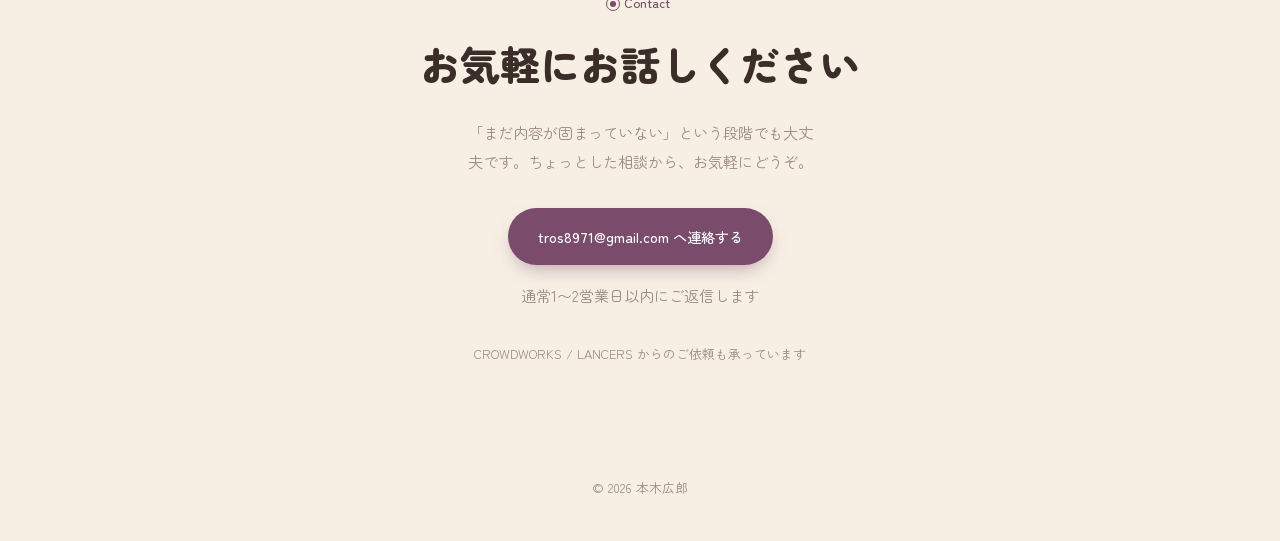
==== commit 62bd5d98: "Add WordPress case study to works and skills - New 喫茶 こもれび work card with a static preview screensho" ====
--- a/index.html
+++ b/index.html
@@ -48,7 +48,7 @@
   @media (prefers-reduced-motion: reduce) { .reveal { opacity: 1; transform: none; transition: none; } }
   .skills-row .reveal:nth-child(2), .process-row .reveal:nth-child(2) { transition-delay: 0.08s; }
   .skills-row .reveal:nth-child(3), .process-row .reveal:nth-child(3) { transition-delay: 0.16s; }
-  .process-row .reveal:nth-child(4) { transition-delay: 0.24s; }
+  .skills-row .reveal:nth-child(4), .process-row .reveal:nth-child(4) { transition-delay: 0.24s; }
 
   header { padding: 26px 0; position: sticky; top: 0; z-index: 30; background: color-mix(in srgb, var(--bg) 88%, transparent); backdrop-filter: blur(8px); }
   .head-row { display: flex; justify-content: space-between; align-items: center; }
@@ -107,7 +107,7 @@
   .qual-pills { margin-top: 14px; display: flex; flex-wrap: wrap; gap: 10px; }
   .qual-pill { font-size: 0.8rem; background: var(--bg); color: var(--ink); padding: 8px 16px; border-radius: 999px; }
 
-  .skills-row { display: grid; grid-template-columns: repeat(3, 1fr); gap: 20px; padding: 0 40px 40px; }
+  .skills-row { display: grid; grid-template-columns: repeat(4, 1fr); gap: 20px; padding: 0 40px 40px; }
   .skill-card { background: var(--bg); border-radius: 20px; padding: 26px 24px; transition: transform 0.3s ease, box-shadow 0.3s ease; }
   .skill-card:hover { transform: translateY(-6px); box-shadow: 0 16px 30px -14px rgba(59, 46, 40, 0.25); }
   .skill-emoji { width: 40px; height: 40px; border-radius: 12px; background: var(--accent-soft); display: flex; align-items: center; justify-content: center; font-size: 1.1rem; color: var(--accent); font-weight: 700; transition: transform 0.3s ease; }
@@ -247,6 +247,11 @@
         <h3>ちょうどよく、削ぐ</h3>
         <p>詰め込みすぎず、伝えたいことがきちんと届くデザインを心がけています。</p>
       </div>
+      <div class="skill-card reveal">
+        <div class="skill-emoji mono">WP</div>
+        <h3>WordPress（既存テーマの導入・設定）</h3>
+        <p>既存テーマの導入・カスタマイズに対応しています。まだ経験は限られているため、ケーススタディで実際の作業範囲をご確認いただけます。</p>
+      </div>
     </div>
   </div>
 </section>
@@ -256,9 +261,9 @@
     <div class="sec-head">
       <span class="sec-eyebrow"><span class="live-dot"></span>Works</span>
       <h2 class="sec-title">つくったもの</h2>
-      <p class="sec-note">まずは1件、じっくり作り込んだケーススタディです</p>
-    </div>
-    <div class="work-wrap">
+      <p class="sec-note">実務を想定して、丁寧に作り込んだケーススタディです</p>
+    </div>
+    <div class="work-wrap" style="display:flex; flex-direction:column; gap:24px;">
       <div class="work-card">
         <div class="work-visual">
           <div class="chrome"><span></span><span></span><span></span></div>
@@ -276,6 +281,23 @@
           <a class="work-open" href="works/salon/index.html" target="_blank" rel="noopener">サイトを見てみる →</a>
         </div>
       </div>
+      <div class="work-card">
+        <div class="work-visual">
+          <div class="chrome"><span></span><span></span><span></span></div>
+          <img src="works/cafe/preview.jpg" alt="喫茶 こもれび プレビュー" loading="lazy" style="position:absolute; top:22px; left:0; width:100%; height:calc(100% - 22px); object-fit:cover; object-position:top;">
+        </div>
+        <div class="work-info">
+          <span class="work-tag">WordPress・コンセプトワーク</span>
+          <h3>喫茶 こもれび</h3>
+          <p>小さな喫茶店を想定したWordPressサイト。既存テーマ（Twenty Twenty-Four）を導入し、カフェの雰囲気に合わせて配色・コピー・メニュー構成をカスタマイズしました。</p>
+          <ul class="work-points">
+            <li>既存テーマを導入し、配色やボタンなどを暖色系に調整</li>
+            <li>汎用テンプレートの文言を、メニュー6品を含むカフェ向けの内容に書き換え</li>
+            <li>ボタンから該当セクションへスムーズスクロールする、控えめな動きを追加</li>
+          </ul>
+          <a class="work-open" href="http://nagomi-cafe.atwebpages.com/" target="_blank" rel="noopener">サイトを見てみる →</a>
+        </div>
+      </div>
     </div>
   </div>
 </section>
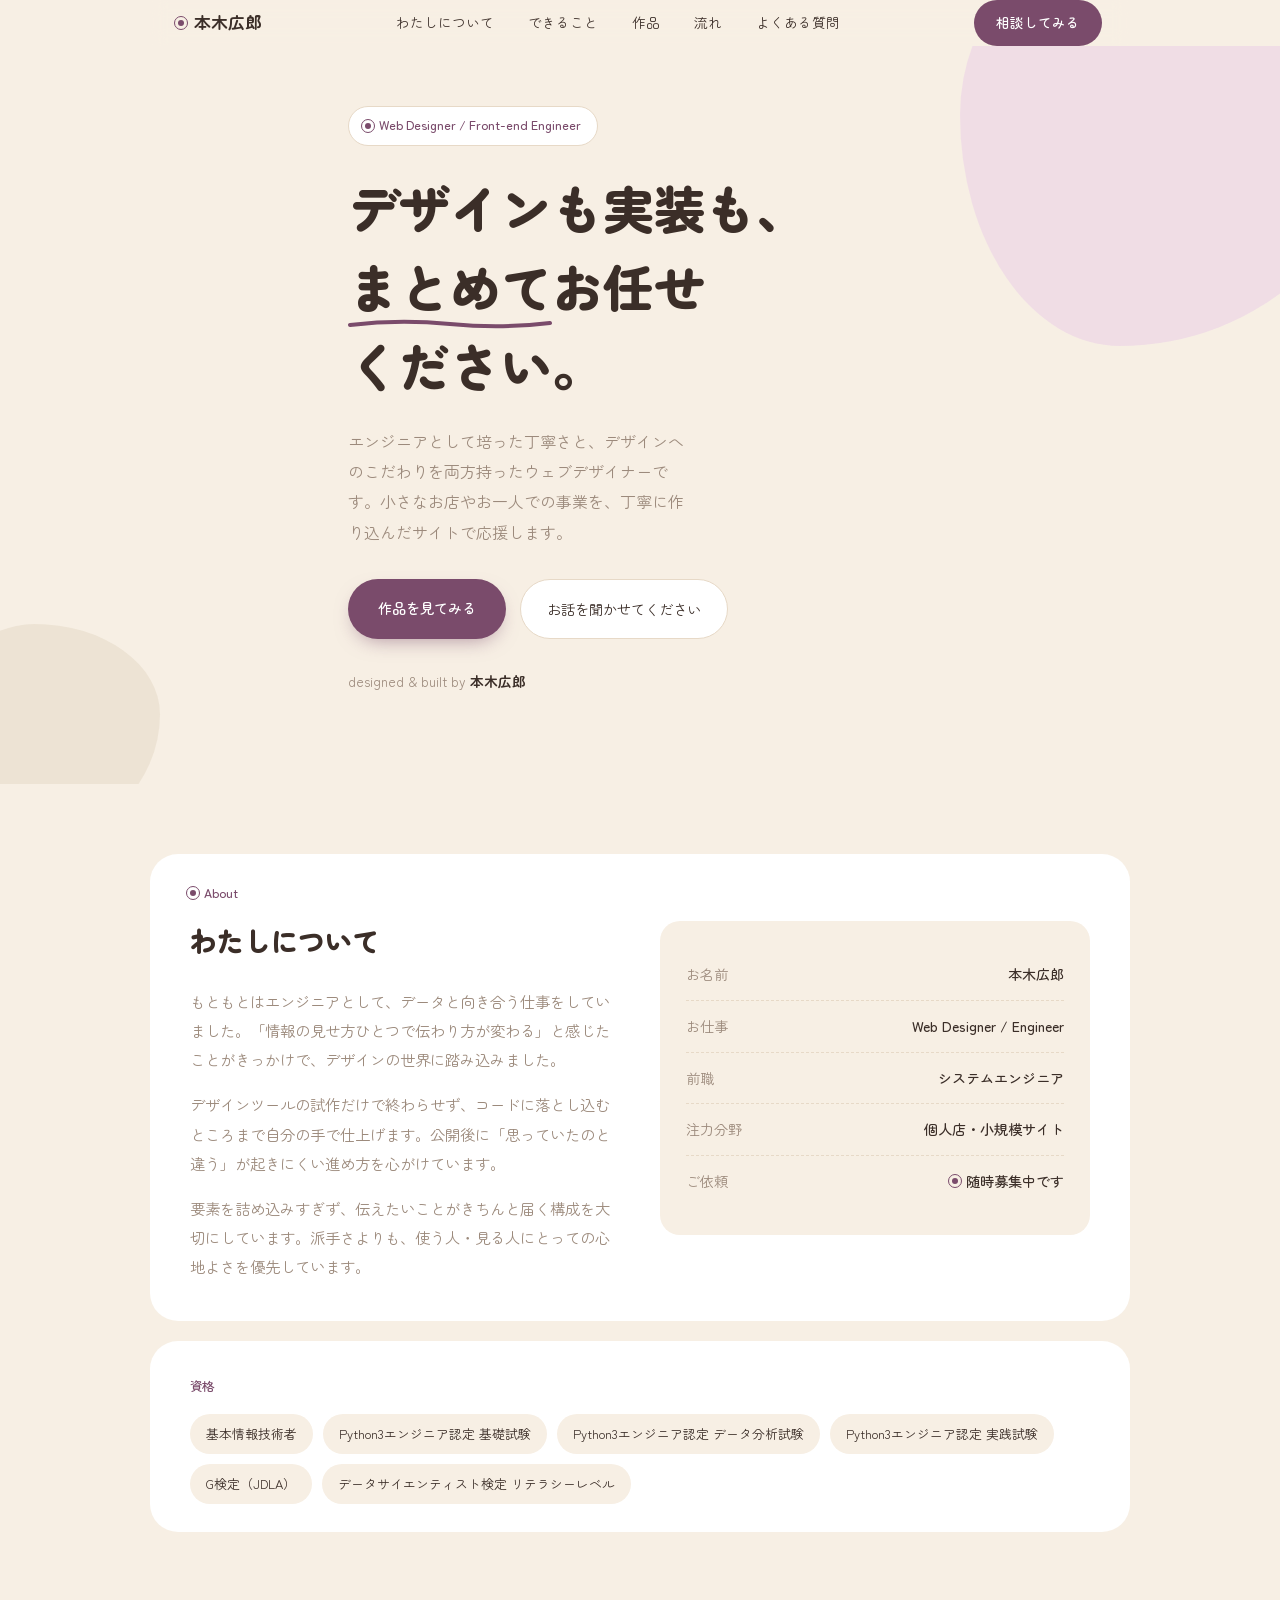
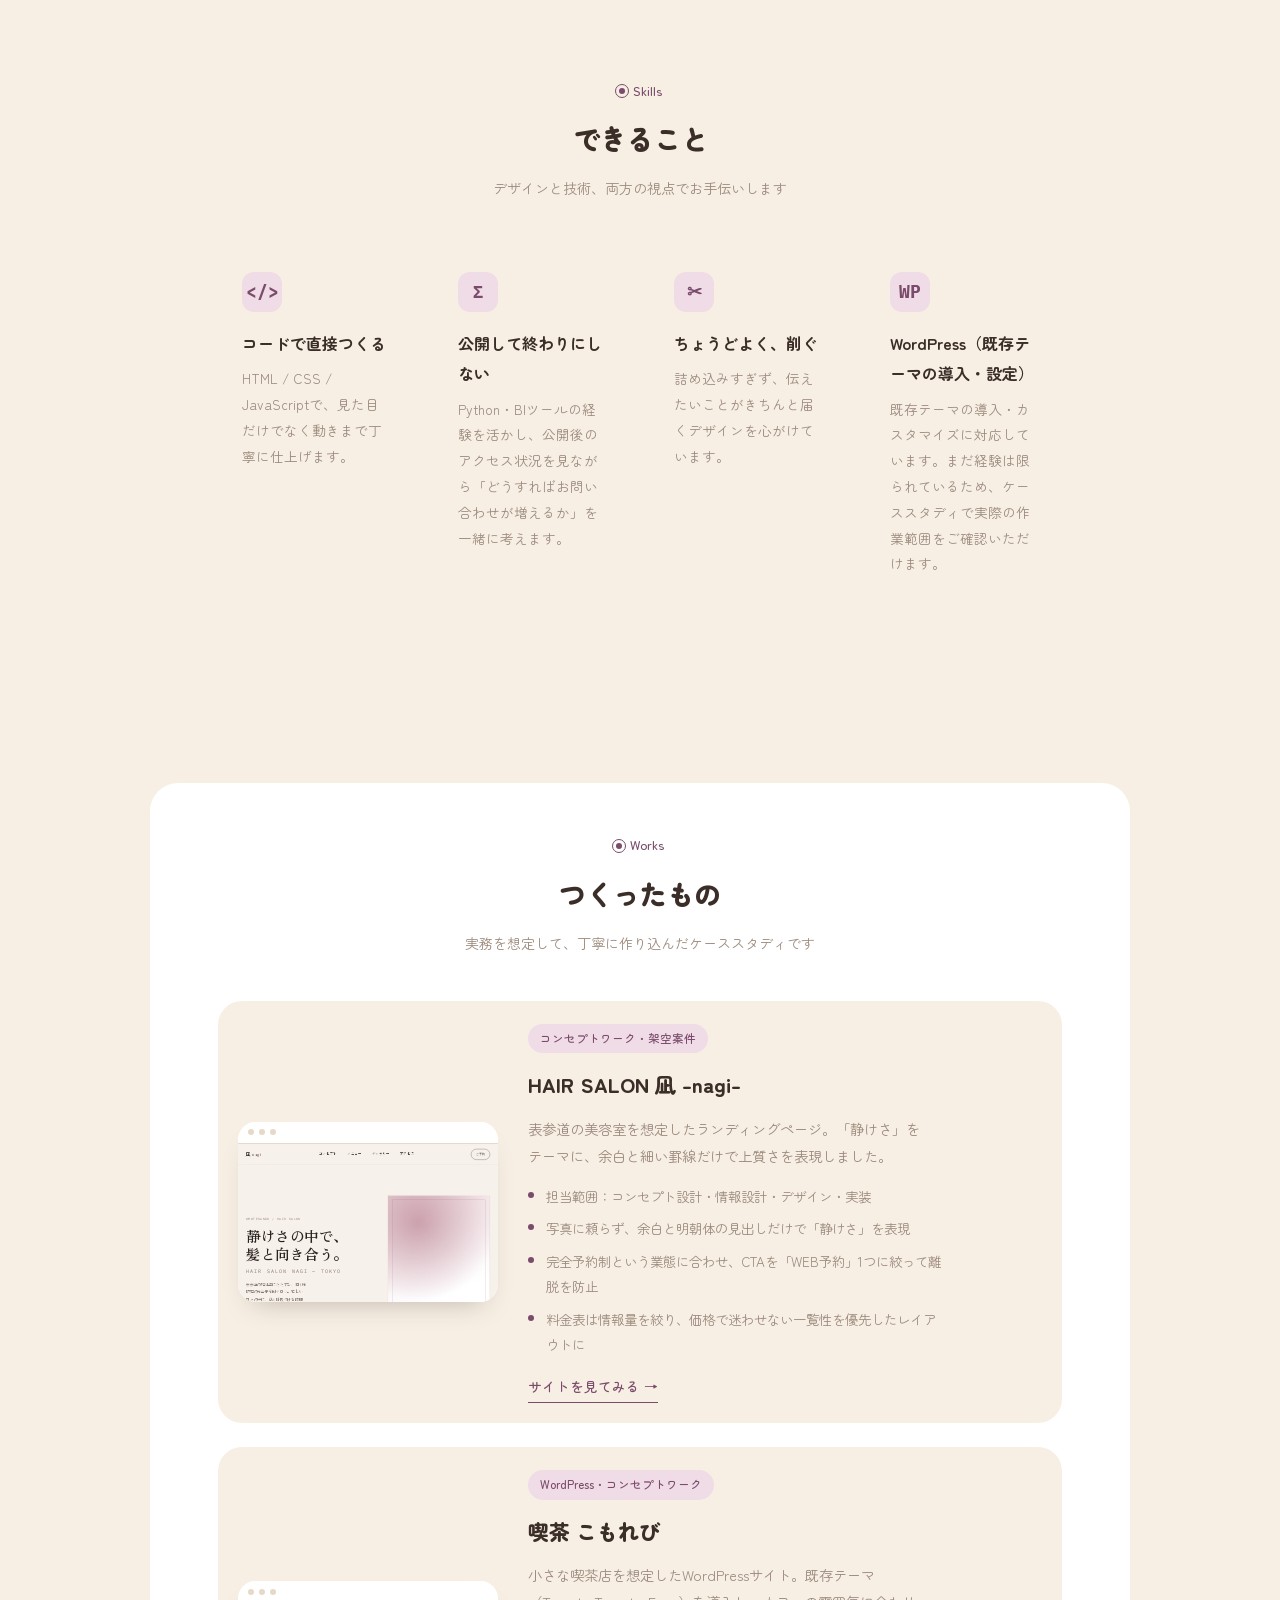
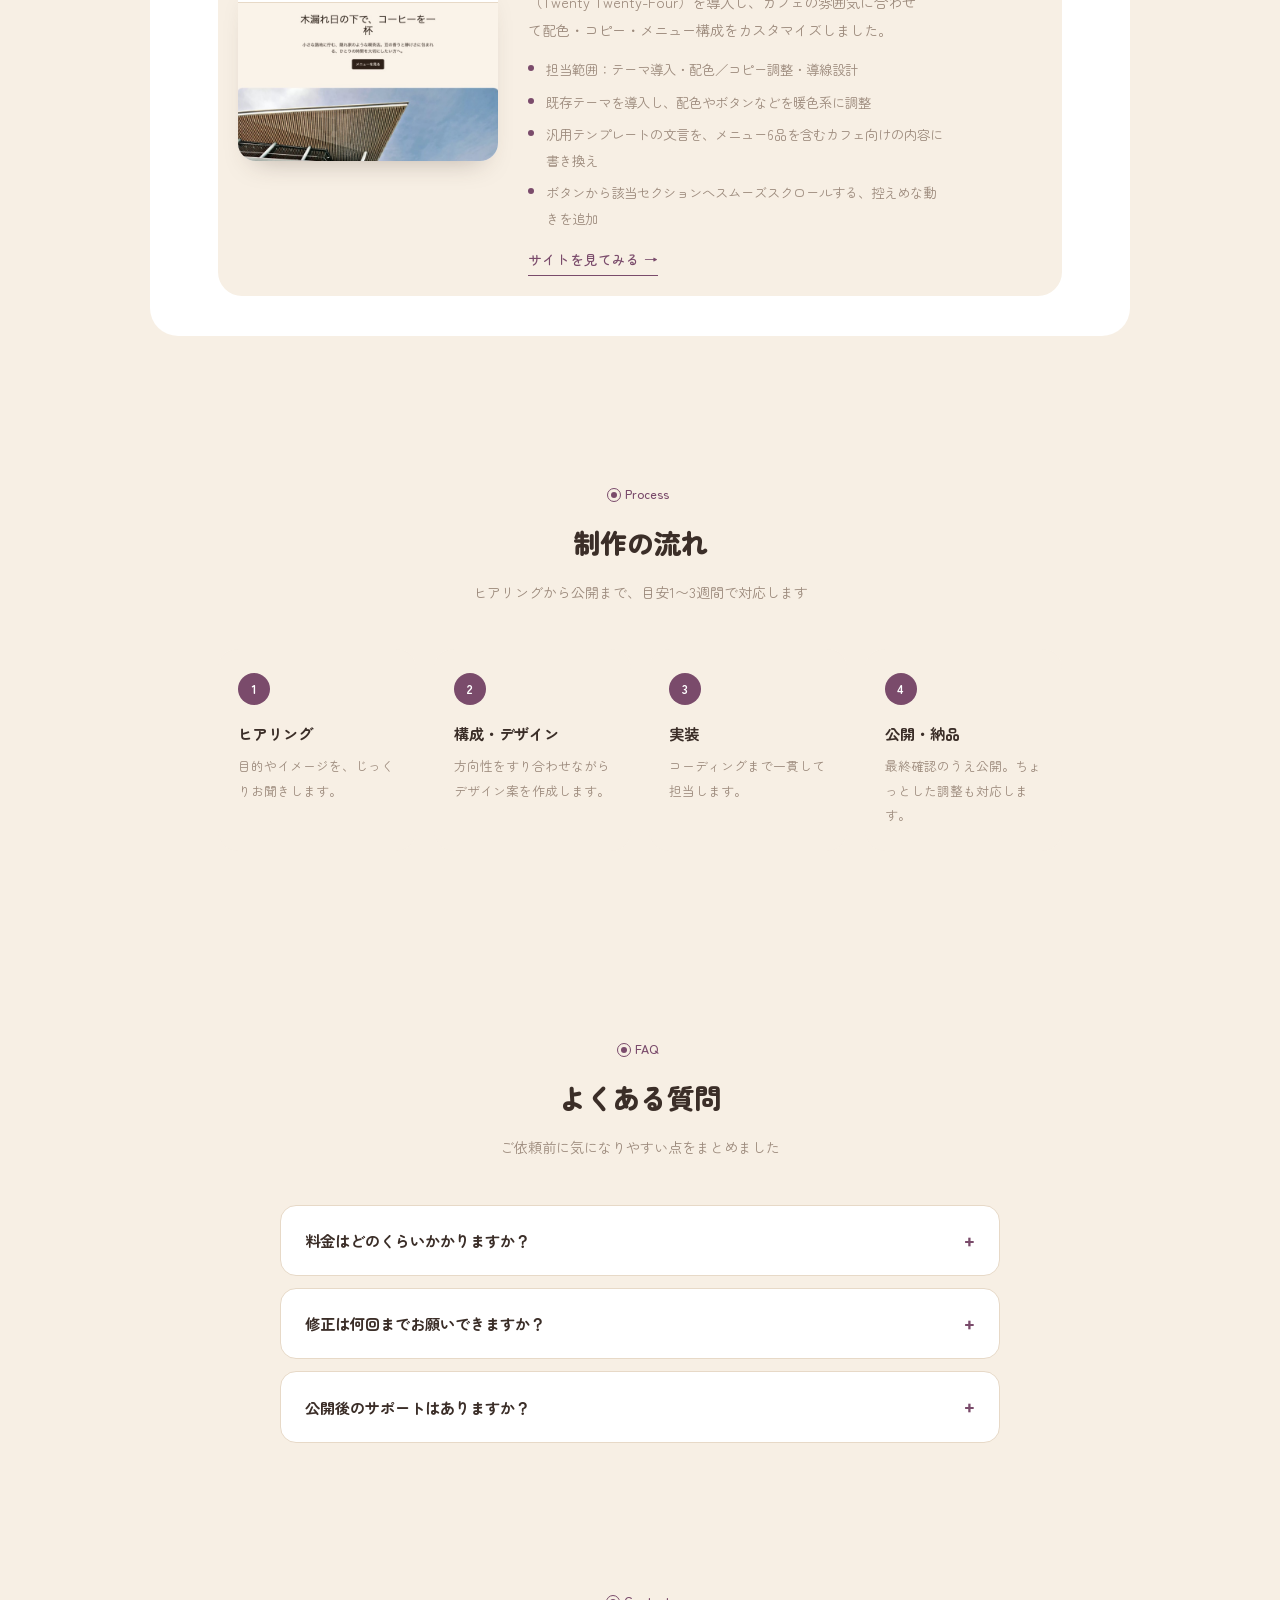
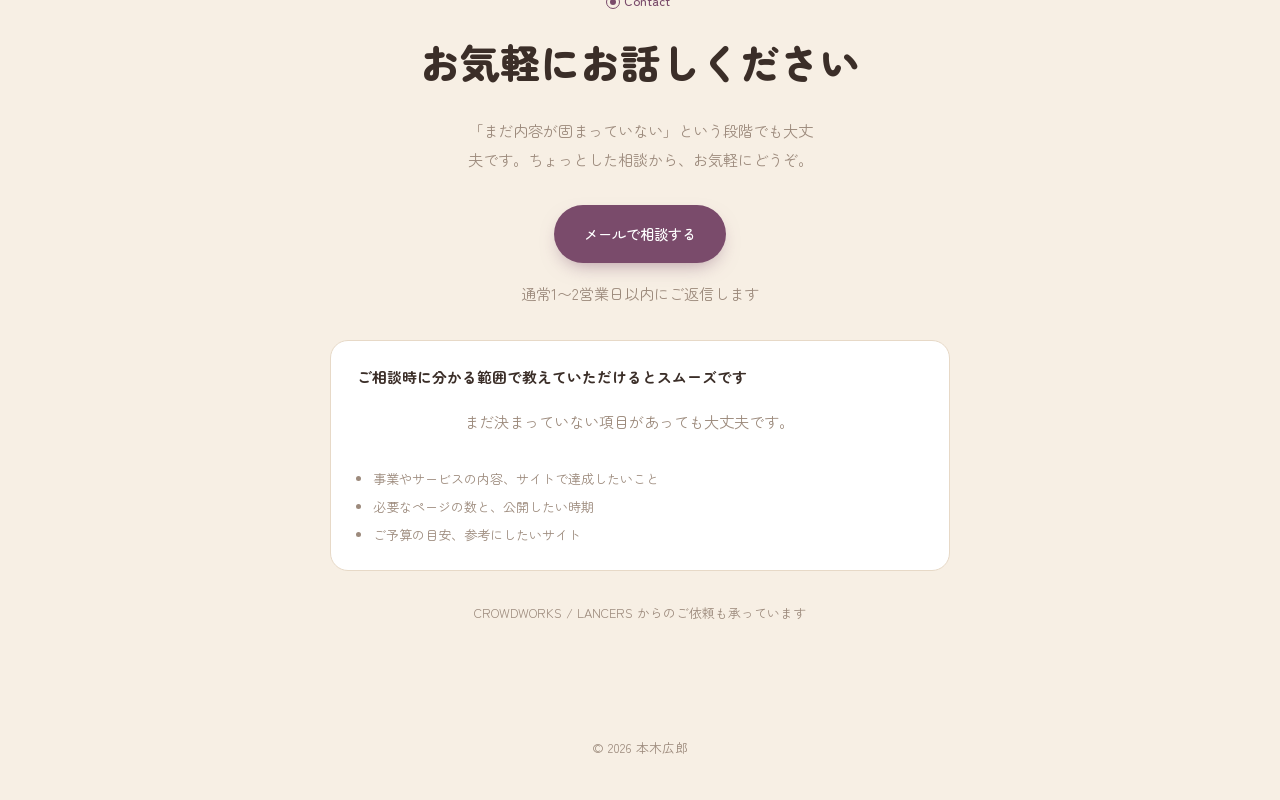
==== commit c6e1b3e4: "Improve portfolio inquiry flow and metadata" ====
--- a/index.html
+++ b/index.html
@@ -4,7 +4,15 @@
 <meta charset="UTF-8">
 <meta name="viewport" content="width=device-width, initial-scale=1.0">
 <title>本木広郎 | ウェブサイトのご相談承ります</title>
-<meta name="description" content="デザインから実装まで手がけるウェブデザイナーのポートフォリオサイト。コーポレートサイト・LP制作を承ります。">
+<meta name="description" content="本木広郎のポートフォリオ。小さなお店やお一人での事業に向け、ウェブサイトの設計・デザイン・実装を一貫して承ります。">
+<meta name="robots" content="index, follow">
+<link rel="canonical" href="https://asthiro1969.github.io/">
+<meta property="og:locale" content="ja_JP">
+<meta property="og:type" content="website">
+<meta property="og:title" content="本木広郎 | ウェブサイトのご相談承ります">
+<meta property="og:description" content="小さなお店やお一人での事業に向け、ウェブサイトの設計・デザイン・実装を一貫して承ります。">
+<meta property="og:url" content="https://asthiro1969.github.io/">
+<meta name="twitter:card" content="summary">
 <link rel="preconnect" href="https://fonts.googleapis.com">
 <link rel="preconnect" href="https://fonts.gstatic.com" crossorigin>
 <link href="https://fonts.googleapis.com/css2?family=Zen+Maru+Gothic:wght@400;500;700;900&family=IBM+Plex+Mono:wght@400;500&display=swap" rel="stylesheet">
@@ -140,6 +148,11 @@
   .faq-item p { margin-top: 14px; font-size: 0.88rem; color: var(--ink-muted); }
 
   .response-time { margin-top: 16px; font-size: 0.8rem; color: var(--ink-muted); }
+  .contact-guide { max-width: 620px; margin: 28px auto 0; background: var(--surface); border: 1px solid var(--line); border-radius: 18px; padding: 22px 26px; text-align: left; }
+  .contact-guide h3 { font-size: 0.92rem; font-weight: 700; }
+  .contact-guide p { max-width: none; margin: 7px 0 0; font-size: 0.82rem; }
+  .contact-guide ul { margin-top: 10px; padding-left: 1.25em; color: var(--ink-muted); font-size: 0.82rem; }
+  .contact-guide li + li { margin-top: 3px; }
 
   .process-row { display: grid; grid-template-columns: repeat(4, 1fr); gap: 18px; padding: 0 40px 40px; }
   .process-item { background: var(--bg); border-radius: 20px; padding: 24px 20px; transition: transform 0.3s ease; }
@@ -168,7 +181,7 @@
 <header class="wrap">
   <div class="head-row">
     <div class="brand"><span class="live-dot"></span>本木広郎</div>
-    <nav class="head-nav">
+    <nav class="head-nav" aria-label="ページ内ナビゲーション">
       <a href="#about">わたしについて</a>
       <a href="#skills">できること</a>
       <a href="#works">作品</a>
@@ -274,6 +287,7 @@
           <h3>HAIR SALON 凪 -nagi-</h3>
           <p>表参道の美容室を想定したランディングページ。「静けさ」をテーマに、余白と細い罫線だけで上質さを表現しました。</p>
           <ul class="work-points">
+            <li>担当範囲：コンセプト設計・情報設計・デザイン・実装</li>
             <li>写真に頼らず、余白と明朝体の見出しだけで「静けさ」を表現</li>
             <li>完全予約制という業態に合わせ、CTAを「WEB予約」1つに絞って離脱を防止</li>
             <li>料金表は情報量を絞り、価格で迷わせない一覧性を優先したレイアウトに</li>
@@ -291,6 +305,7 @@
           <h3>喫茶 こもれび</h3>
           <p>小さな喫茶店を想定したWordPressサイト。既存テーマ（Twenty Twenty-Four）を導入し、カフェの雰囲気に合わせて配色・コピー・メニュー構成をカスタマイズしました。</p>
           <ul class="work-points">
+            <li>担当範囲：テーマ導入・配色／コピー調整・導線設計</li>
             <li>既存テーマを導入し、配色やボタンなどを暖色系に調整</li>
             <li>汎用テンプレートの文言を、メニュー6品を含むカフェ向けの内容に書き換え</li>
             <li>ボタンから該当セクションへスムーズスクロールする、控えめな動きを追加</li>
@@ -326,9 +341,9 @@
       <p class="sec-note">ご依頼前に気になりやすい点をまとめました</p>
     </div>
     <div class="faq-list reveal">
-      <details class="faq-item" open>
+      <details class="faq-item">
         <summary>料金はどのくらいかかりますか？</summary>
-        <p>サイトの規模やページ数によって幅があるため、まずは概要をお伺いしたうえでお見積りします。ご予算に応じたご提案も可能ですので、まずはお気軽にご相談ください。</p>
+        <p>サイトの規模やページ数によって幅があるため、まずは概要をお伺いしたうえでお見積りします。ご予算に応じたご提案も可能です。ご相談時には、作りたいページの数・公開希望時期・ご予算の目安を分かる範囲でお知らせください。</p>
       </details>
       <details class="faq-item">
         <summary>修正は何回までお願いできますか？</summary>
@@ -347,8 +362,17 @@
     <span class="sec-eyebrow"><span class="live-dot"></span>Contact</span>
     <h2 class="sec-title" style="margin-top:10px;">お気軽にお話しください</h2>
     <p>「まだ内容が固まっていない」という段階でも大丈夫です。ちょっとした相談から、お気軽にどうぞ。</p>
-    <a class="btn-primary" href="mailto:tros8971@gmail.com">tros8971@gmail.com へ連絡する</a>
+    <a class="btn-primary" href="mailto:tros8971@gmail.com?subject=%E3%82%A6%E3%82%A7%E3%83%96%E3%82%B5%E3%82%A4%E3%83%88%E5%88%B6%E4%BD%9C%E3%81%AE%E3%81%94%E7%9B%B8%E8%AB%87&amp;body=%E3%80%90%E3%81%94%E7%9B%B8%E8%AB%87%E5%86%85%E5%AE%B9%E3%80%91%0A%0A%E3%80%90%E3%81%94%E5%B8%8C%E6%9C%9B%E3%81%AE%E6%99%82%E6%9C%9F%E3%80%91%0A%0A%E3%80%90%E3%81%94%E4%BA%88%E7%AE%97%E3%81%AE%E7%9B%AE%E5%AE%89%E3%80%91%0A">メールで相談する</a>
     <p class="response-time">通常1〜2営業日以内にご返信します</p>
+    <div class="contact-guide">
+      <h3>ご相談時に分かる範囲で教えていただけるとスムーズです</h3>
+      <p>まだ決まっていない項目があっても大丈夫です。</p>
+      <ul>
+        <li>事業やサービスの内容、サイトで達成したいこと</li>
+        <li>必要なページの数と、公開したい時期</li>
+        <li>ご予算の目安、参考にしたいサイト</li>
+      </ul>
+    </div>
     <div class="platforms">CROWDWORKS / LANCERS からのご依頼も承っています</div>
   </div>
 </section>
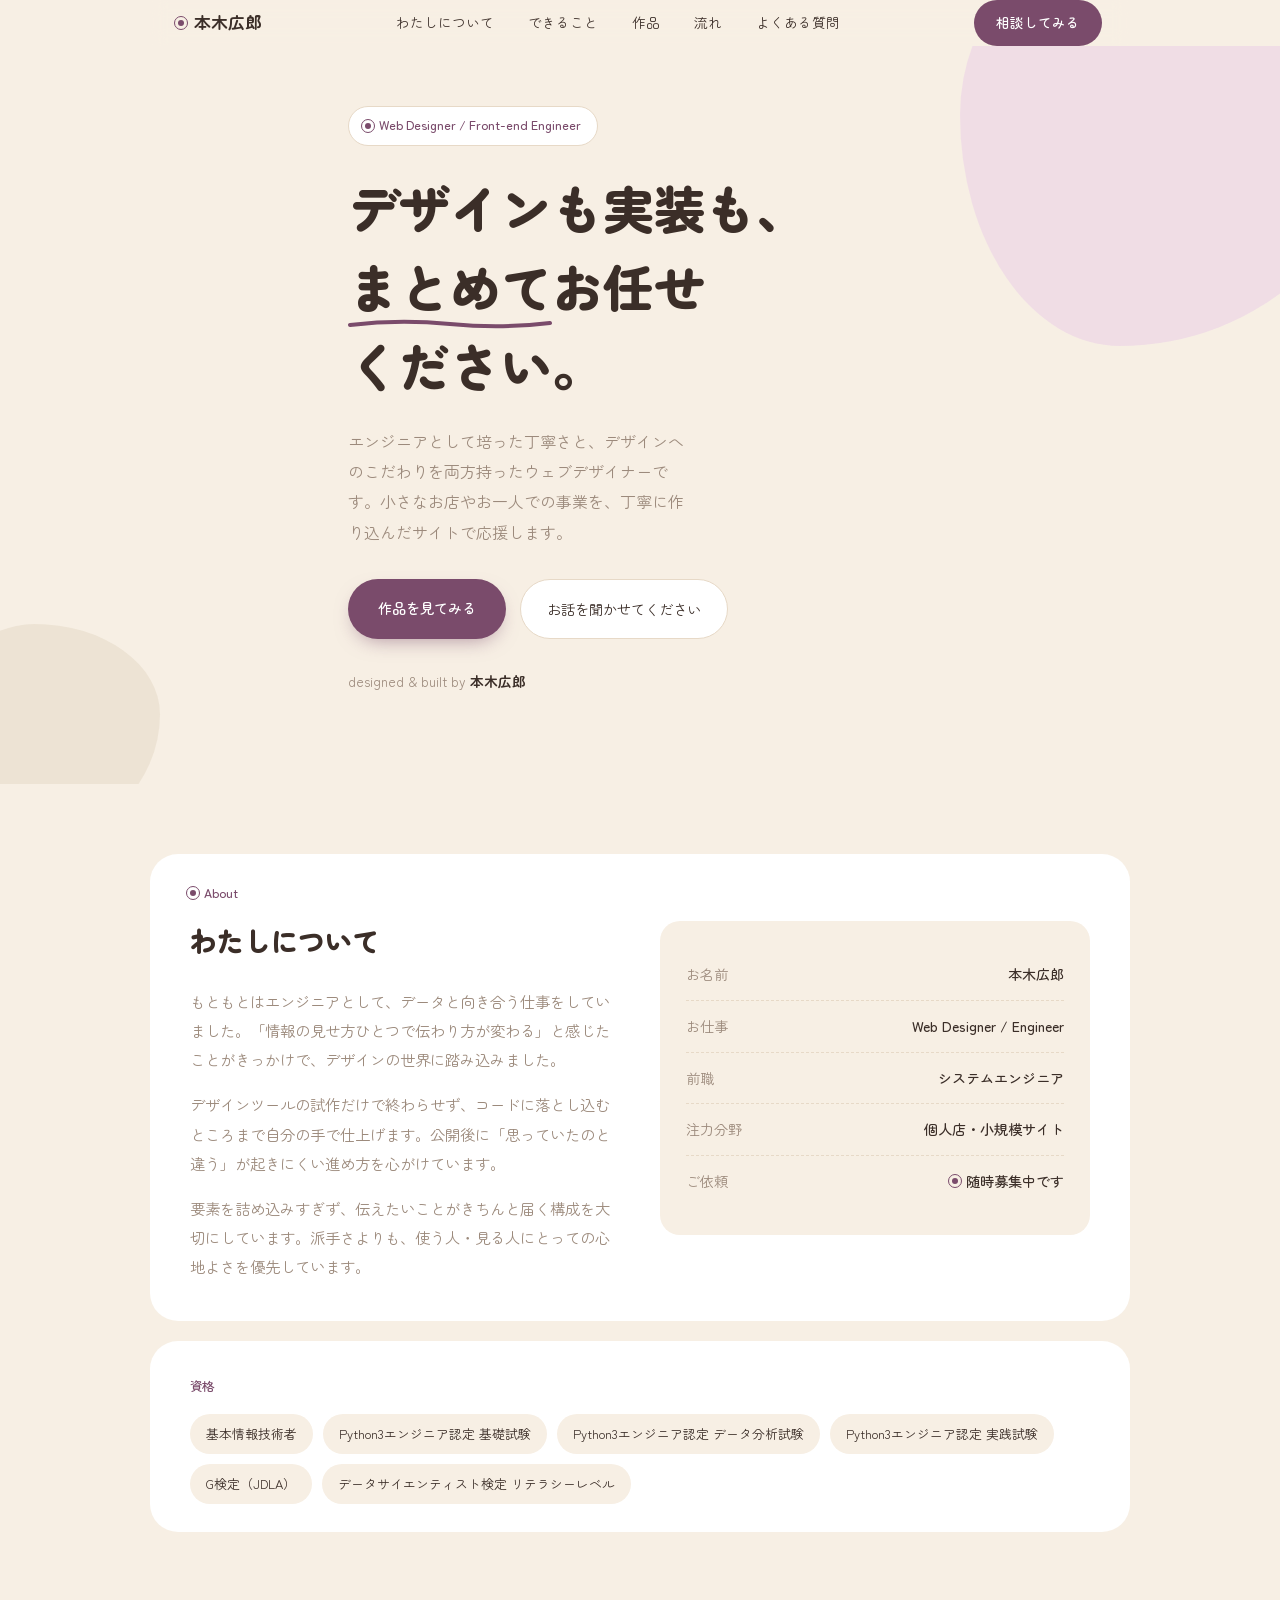
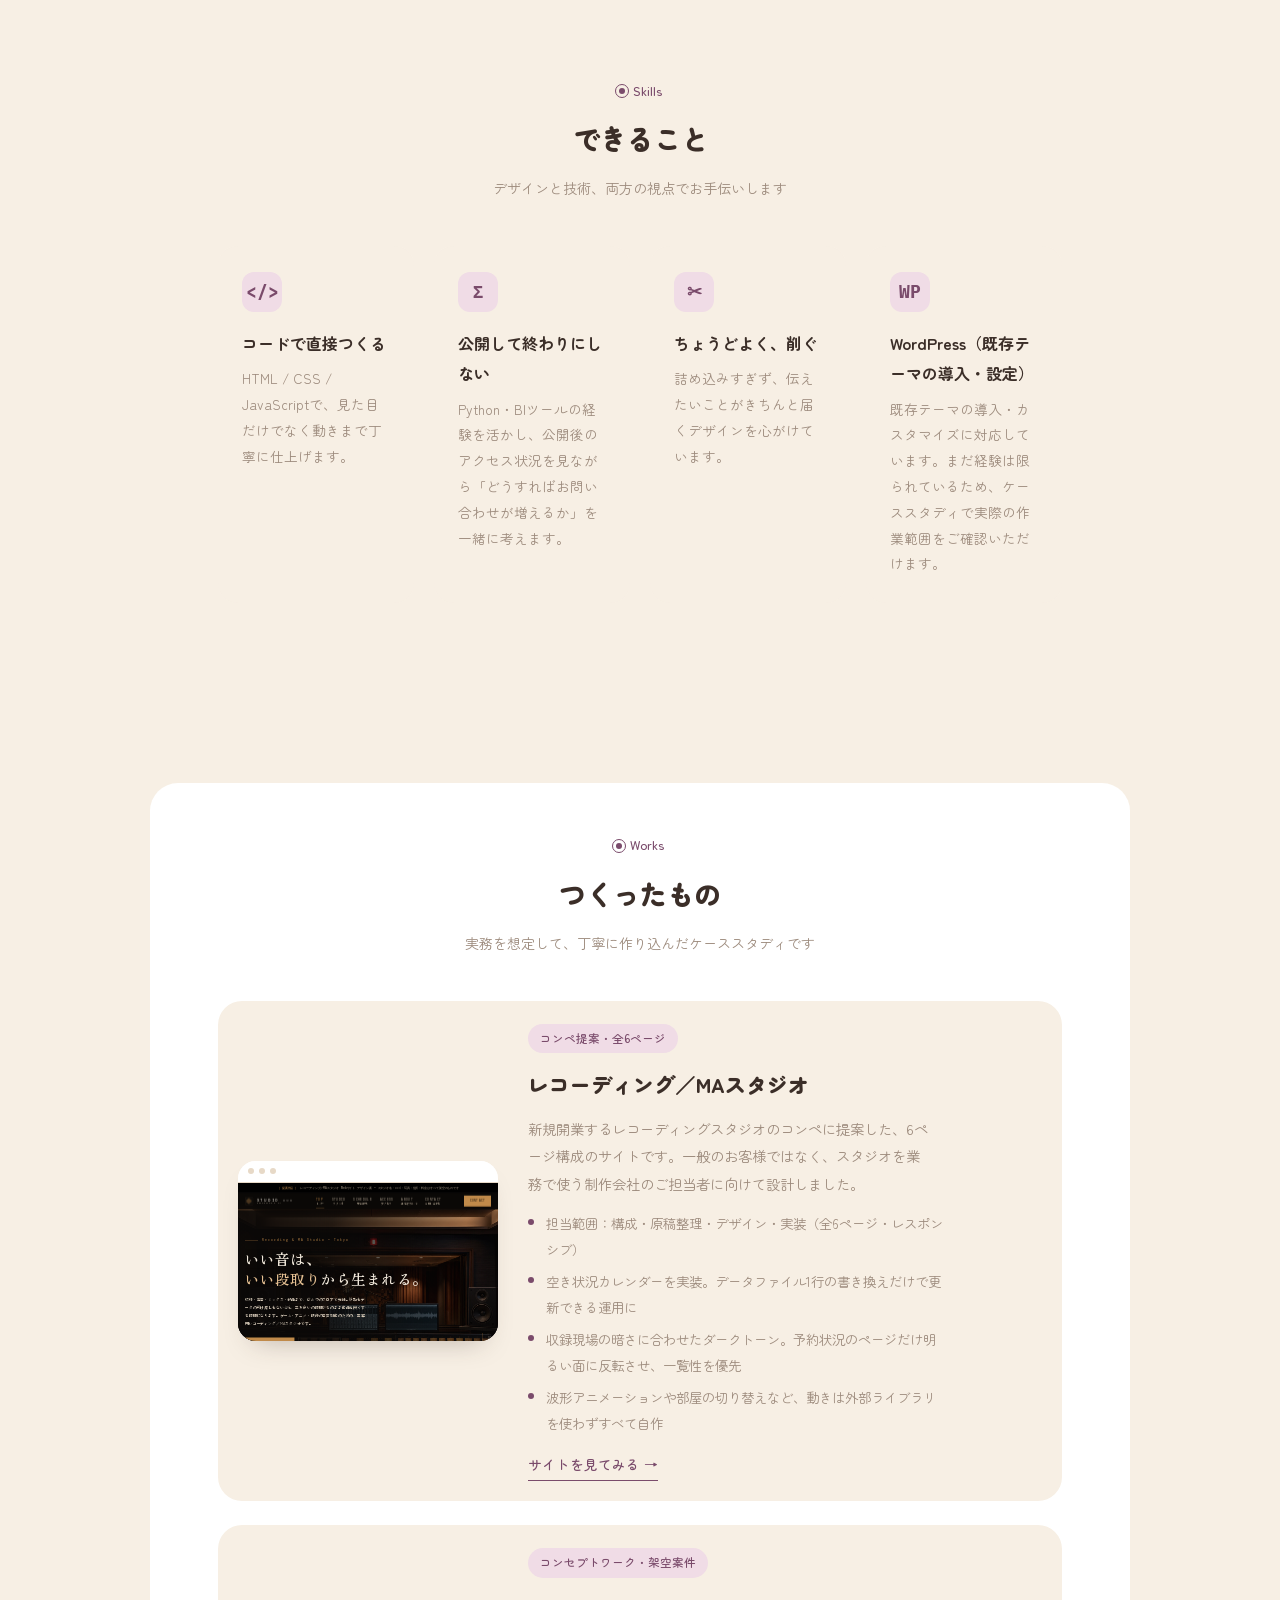
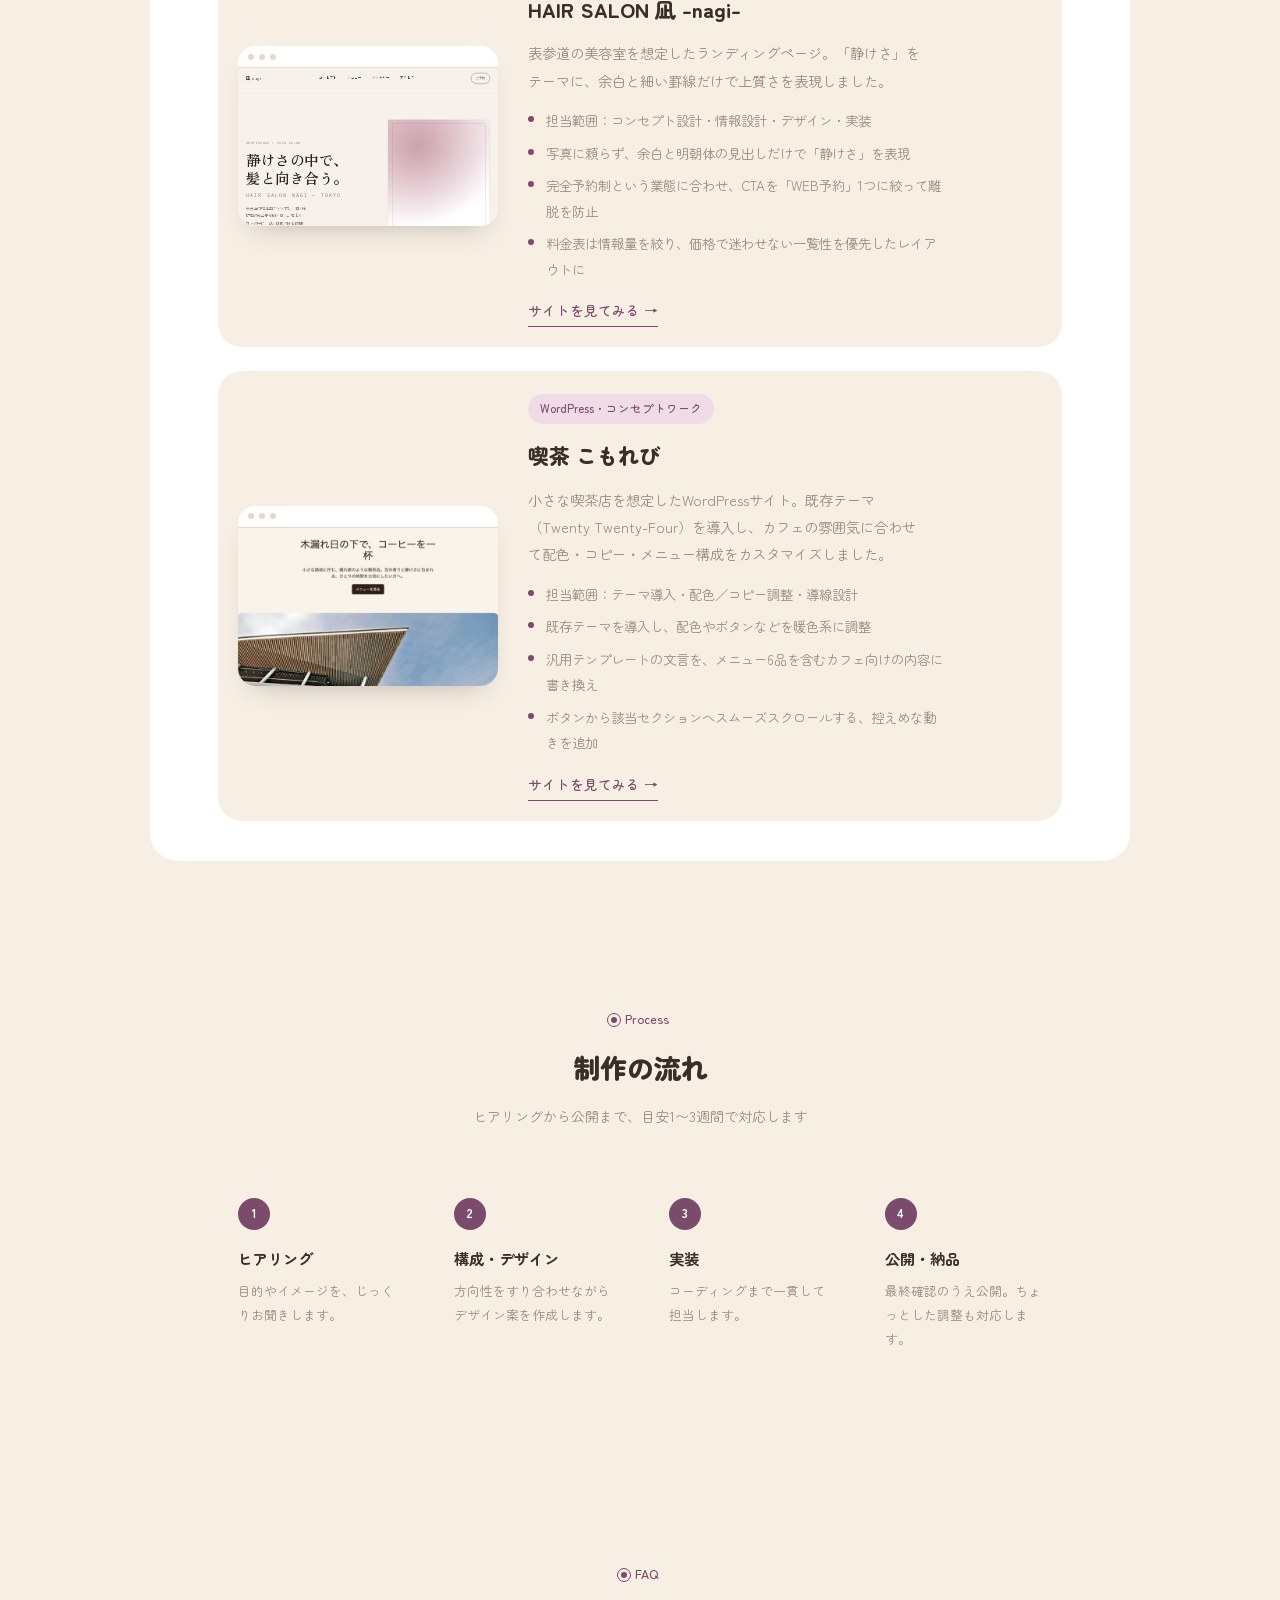
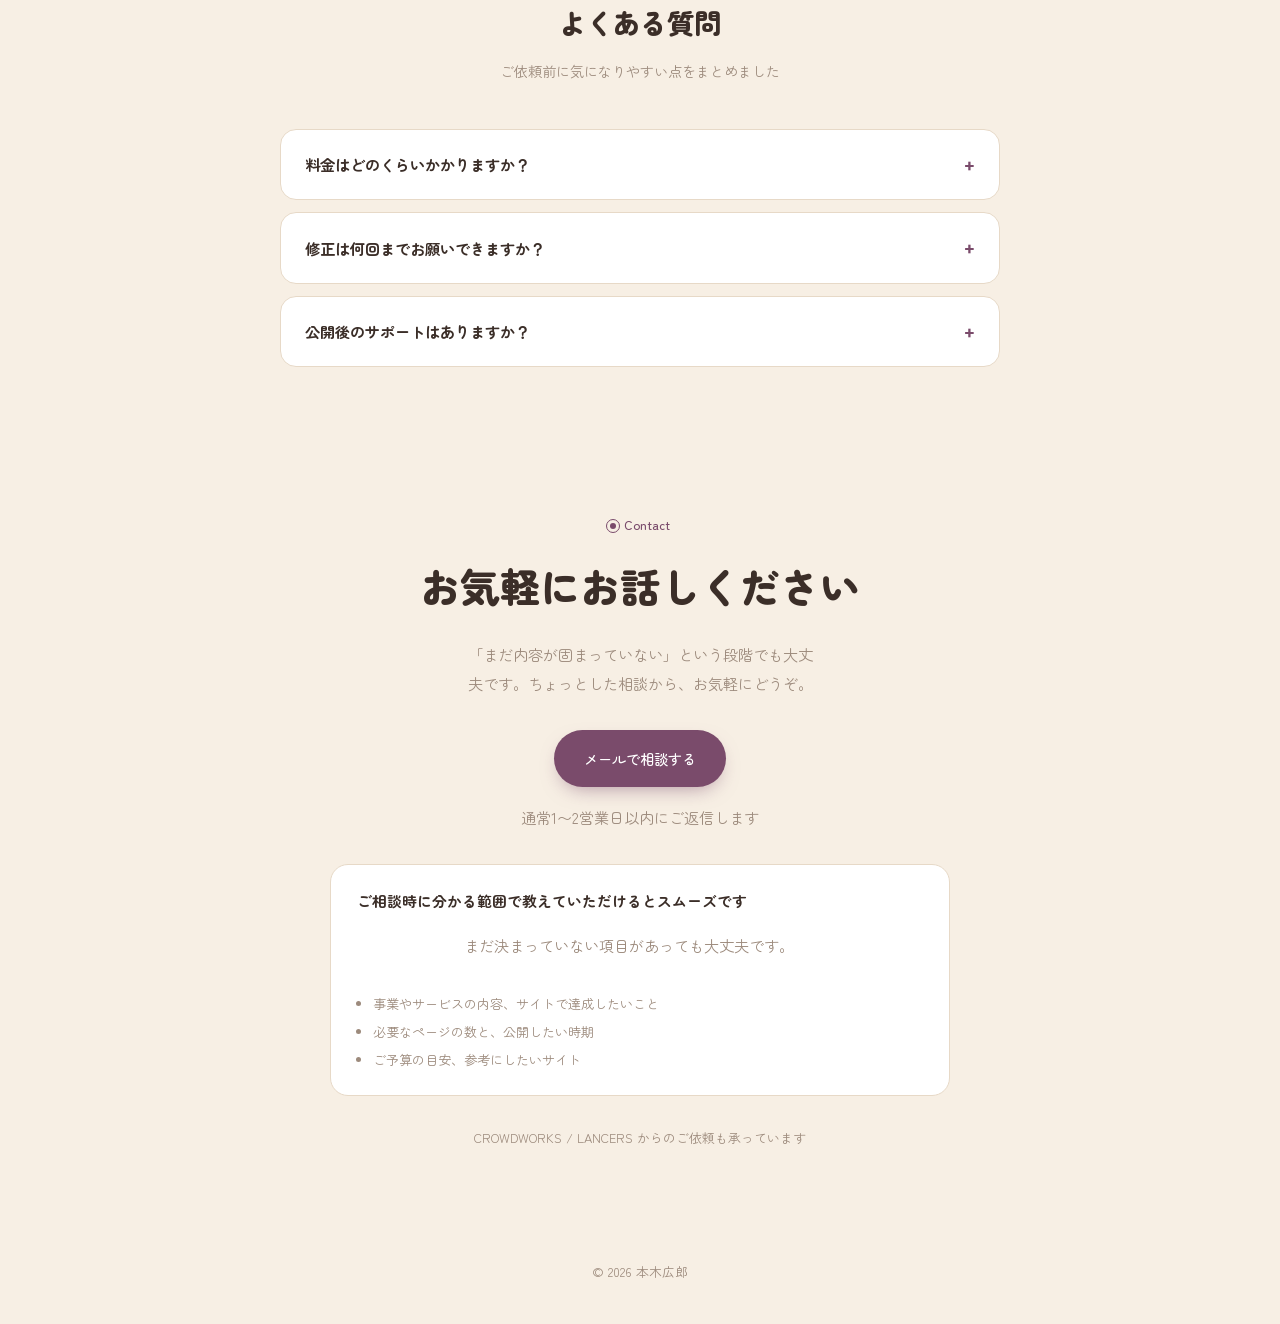
==== commit 5a9ecd62: "作品にレコーディング／MAスタジオのサイト提案を追加 - works/studio/ に全6ページ（レスポンシブ・実写イメージ）を配置 - トップの Works セクションに1件目としてカードを追加 " ====
--- a/index.html
+++ b/index.html
@@ -130,6 +130,8 @@
   .work-visual .chrome { position: absolute; top: 0; left: 0; right: 0; height: 22px; background: var(--surface); display: flex; align-items: center; gap: 5px; padding: 0 10px; z-index: 2; border-bottom: 1px solid var(--line); }
   .work-visual .chrome span { width: 6px; height: 6px; border-radius: 50%; background: var(--line); }
   .work-visual iframe { position: absolute; top: 22px; left: 0; width: 400%; height: 400%; border: none; transform: scale(0.25); transform-origin: top left; }
+  .work-visual-link { position: absolute; inset: 0; z-index: 4; border-radius: inherit; }
+  .work-visual-link:focus-visible { outline-offset: -4px; }
   .work-info { flex: 1; min-width: 240px; }
   .work-tag { display: inline-block; font-size: 0.72rem; background: var(--accent-soft); color: var(--accent); padding: 4px 12px; border-radius: 999px; font-weight: 500; margin-bottom: 12px; }
   .work-info h3 { font-size: 1.3rem; font-weight: 900; margin-bottom: 10px; }
@@ -280,7 +282,27 @@
       <div class="work-card">
         <div class="work-visual">
           <div class="chrome"><span></span><span></span><span></span></div>
+          <iframe src="works/studio/index.html" title="レコーディング／MAスタジオ プレビュー" loading="lazy" tabindex="-1"></iframe>
+          <a class="work-visual-link" href="works/studio/index.html" target="_blank" rel="noopener" aria-label="レコーディング／MAスタジオのサイトを新しいタブで開く"></a>
+        </div>
+        <div class="work-info">
+          <span class="work-tag">コンペ提案・全6ページ</span>
+          <h3>レコーディング／MAスタジオ</h3>
+          <p>新規開業するレコーディングスタジオのコンペに提案した、6ページ構成のサイトです。一般のお客様ではなく、スタジオを業務で使う制作会社のご担当者に向けて設計しました。</p>
+          <ul class="work-points">
+            <li>担当範囲：構成・原稿整理・デザイン・実装（全6ページ・レスポンシブ）</li>
+            <li>空き状況カレンダーを実装。データファイル1行の書き換えだけで更新できる運用に</li>
+            <li>収録現場の暗さに合わせたダークトーン。予約状況のページだけ明るい面に反転させ、一覧性を優先</li>
+            <li>波形アニメーションや部屋の切り替えなど、動きは外部ライブラリを使わずすべて自作</li>
+          </ul>
+          <a class="work-open" href="works/studio/index.html" target="_blank" rel="noopener">サイトを見てみる →</a>
+        </div>
+      </div>
+      <div class="work-card">
+        <div class="work-visual">
+          <div class="chrome"><span></span><span></span><span></span></div>
           <iframe src="works/salon/index.html" title="HAIR SALON 凪 プレビュー" loading="lazy" tabindex="-1"></iframe>
+          <a class="work-visual-link" href="works/salon/index.html" target="_blank" rel="noopener" aria-label="HAIR SALON 凪のサイトを新しいタブで開く"></a>
         </div>
         <div class="work-info">
           <span class="work-tag">コンセプトワーク・架空案件</span>
@@ -299,6 +321,7 @@
         <div class="work-visual">
           <div class="chrome"><span></span><span></span><span></span></div>
           <img src="works/cafe/preview.jpg" alt="喫茶 こもれび プレビュー" loading="lazy" style="position:absolute; top:22px; left:0; width:100%; height:calc(100% - 22px); object-fit:cover; object-position:top;">
+          <a class="work-visual-link" href="http://nagomi-cafe.atwebpages.com/" target="_blank" rel="noopener" aria-label="喫茶 こもれびのサイトを新しいタブで開く"></a>
         </div>
         <div class="work-info">
           <span class="work-tag">WordPress・コンセプトワーク</span>
